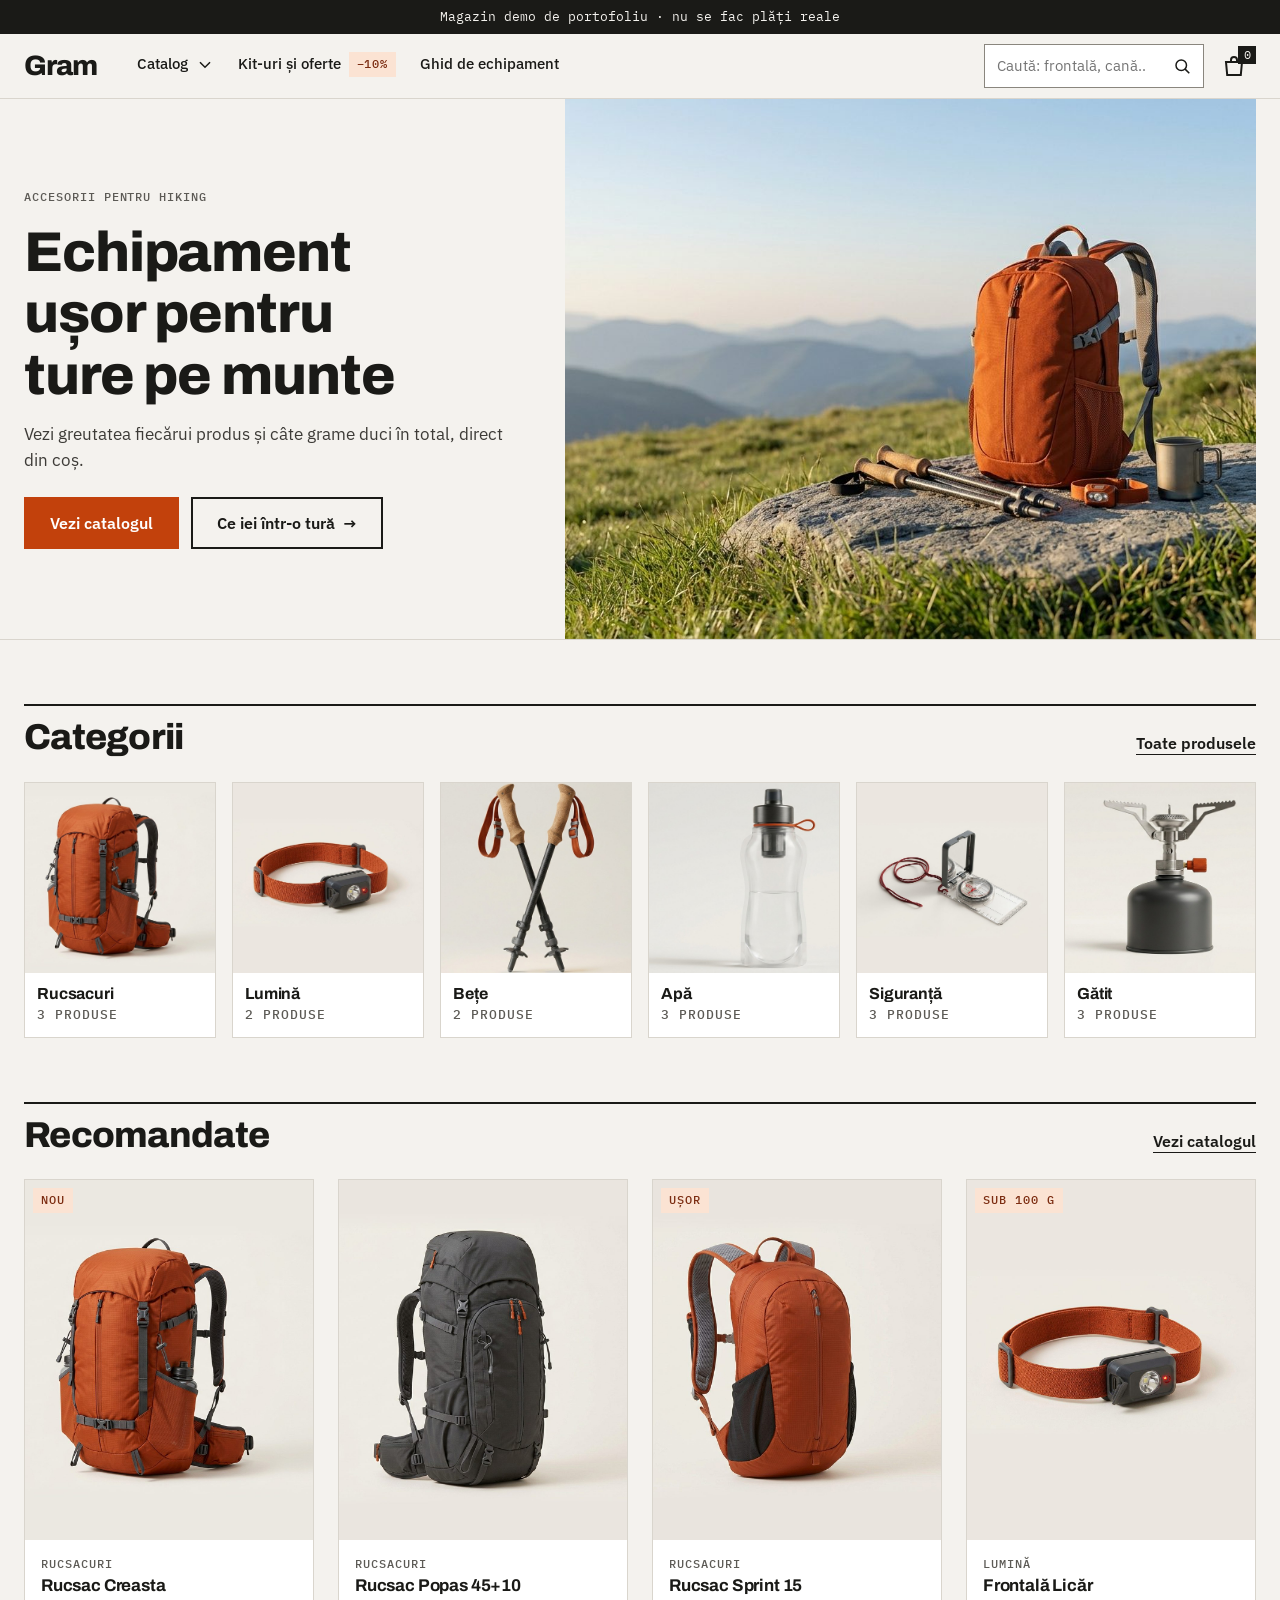
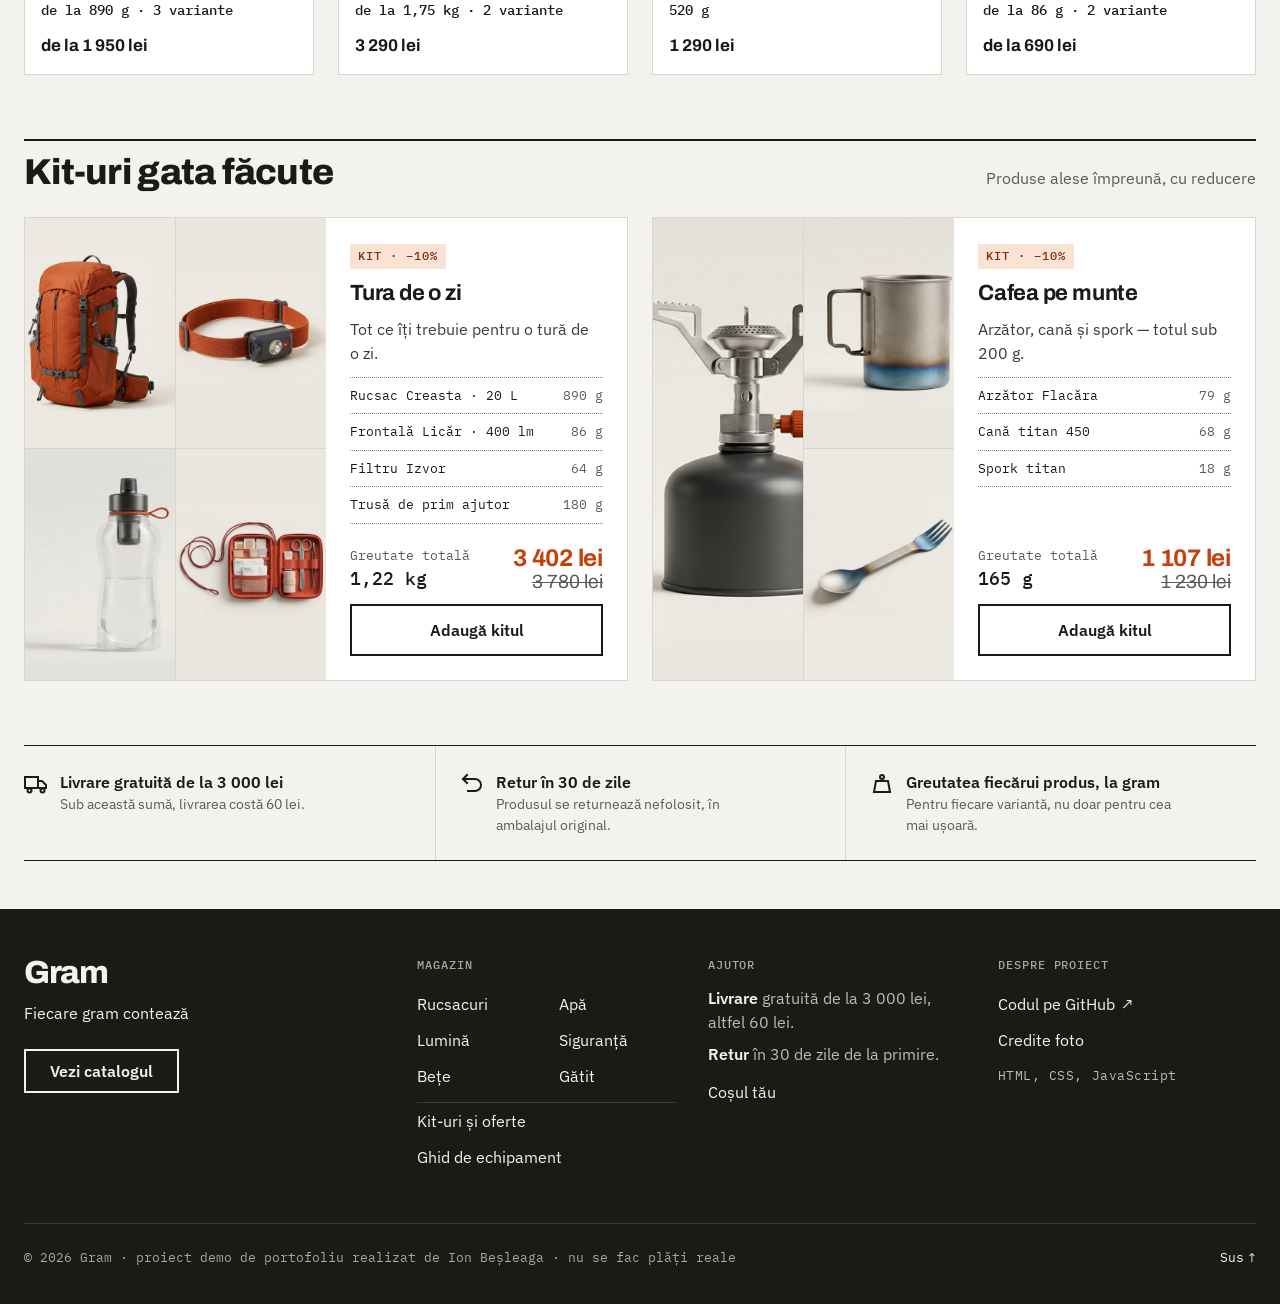
==== index.html @ 4b971d10 "Preț redus evidențiat și micro-animații Preț redus (kit-uri): clasă comună .price-pair / .price--sal" ====
<!DOCTYPE html>
<html lang="ro">
<head>
  <meta charset="UTF-8">
  <meta name="viewport" content="width=device-width, initial-scale=1">
  <title>Gram — accesorii ușoare pentru hiking (magazin demo)</title>
  <meta name="description" content="Gram: magazin demo de accesorii pentru hiking. Rucsacuri, frontale, bețe și echipament de gătit, cu greutatea fiecărui produs la gram.">
  <link rel="icon" href="data:image/svg+xml,%3Csvg xmlns='http://www.w3.org/2000/svg' viewBox='0 0 32 32'%3E%3Crect width='32' height='32' fill='%23C2410C'/%3E%3Ctext x='16' y='23' font-family='Arial' font-weight='800' font-size='20' fill='%23fff' text-anchor='middle'%3EG%3C/text%3E%3C/svg%3E">
  <!-- Previzualizarea când linkul e trimis pe LinkedIn, Telegram, Facebook etc. -->
  <meta property="og:type" content="website">
  <meta property="og:site_name" content="Gram">
  <meta property="og:locale" content="ro_RO">
  <meta property="og:title" content="Gram — accesorii ușoare pentru hiking (magazin demo)">
  <meta property="og:description" content="Gram: magazin demo de accesorii pentru hiking. Rucsacuri, frontale, bețe și echipament de gătit, cu greutatea fiecărui produs la gram.">
  <meta property="og:url" content="https://ionblg.github.io/gram-magazin-demo/">
  <meta property="og:image" content="https://ionblg.github.io/gram-magazin-demo/images/og-gram.jpg">
  <meta property="og:image:width" content="1200">
  <meta property="og:image:height" content="630">
  <meta property="og:image:alt" content="Echipament de hiking pe fundal deschis: rucsac, frontală, cană, bețe pliate, busolă și spork">
  <meta name="twitter:card" content="summary_large_image">
  <link rel="preconnect" href="https://fonts.googleapis.com">
  <link rel="preconnect" href="https://fonts.gstatic.com" crossorigin>
  <link rel="stylesheet" href="https://fonts.googleapis.com/css2?family=Archivo:wght@700;800&family=IBM+Plex+Mono:wght@400;500&family=IBM+Plex+Sans:wght@400;500;600&display=swap">
  <link rel="stylesheet" href="css/style.css?v=2026101501">
</head>
<body data-page="home">
  <a class="skip-link" href="#main">Sari la conținut</a>

  <!-- Header-ul și footer-ul sunt completate de main.js -->
  <header id="site-header"></header>

  <main id="main">

    <!-- 1. Hero -->
    <section class="hero" aria-labelledby="hero-title">
      <div class="container hero-inner">
        <div class="hero-text">
          <p class="eyebrow">Accesorii pentru hiking</p>
          <h1 id="hero-title">Echipament ușor pentru ture pe munte</h1>
          <p class="hero-lead">Vezi greutatea fiecărui produs și câte grame duci în total, direct din coș.</p>
          <div class="hero-actions">
            <a class="btn btn-primary" href="catalog.html">Vezi catalogul</a>
            <a class="btn btn-secondary" href="ghid.html">Ce iei într-o tură <span aria-hidden="true">→</span></a>
          </div>
        </div>
        <div class="hero-media">
          <!-- Prima poză vizibilă: fără loading="lazy" -->
          <img src="images/hero.jpg" alt="Rucsac portocaliu pe o piatră, lângă bețe de trekking, o frontală și o cană, pe o pajiște cu munți în spate" width="1408" height="768" fetchpriority="high">
        </div>
      </div>
    </section>

    <!-- 2. Categorii -->
    <section class="section" aria-labelledby="categories-title">
      <div class="container">
        <div class="section-head">
          <h2 id="categories-title">Categorii</h2>
          <a class="text-link" href="catalog.html">Toate produsele</a>
        </div>
        <div class="category-grid" id="category-grid"></div>
      </div>
    </section>

    <!-- 3. Recomandate (înaintea kit-urilor: pe telefon, produsele apar mai repede) -->
    <section class="section" aria-labelledby="featured-title">
      <div class="container">
        <div class="section-head">
          <h2 id="featured-title">Recomandate</h2>
          <a class="text-link" href="catalog.html">Vezi catalogul</a>
        </div>
        <div class="product-grid row-of-4" id="featured-grid"></div>
      </div>
    </section>

    <!-- 4. Kit-uri -->
    <section class="section" id="kituri" aria-labelledby="kits-title">
      <div class="container">
        <div class="section-head">
          <h2 id="kits-title">Kit-uri gata făcute</h2>
          <p class="text-muted">Produse alese împreună, cu reducere</p>
        </div>
        <div class="kit-grid" id="kit-grid"></div>
      </div>
    </section>

    <!-- 5. Bandă cu 3 informații (textele cu cifre le pune main.js din SHOP) -->
    <section class="container" aria-label="Livrare, retur și greutate">
      <ul class="info-band">
        <li class="info-item">
          <svg class="icon" viewBox="0 0 24 24" fill="none" stroke="currentColor" stroke-width="2" stroke-linecap="square" aria-hidden="true" focusable="false"><path d="M1 5h13v11H1zM14 9h4l4 4v3h-8z"/><circle cx="5.5" cy="18.5" r="2"/><circle cx="18.5" cy="18.5" r="2"/></svg>
          <div>
            <strong id="free-shipping-text">Livrare gratuită</strong>
            <p id="shipping-cost-text"></p>
          </div>
        </li>
        <li class="info-item">
          <svg class="icon" viewBox="0 0 24 24" fill="none" stroke="currentColor" stroke-width="2" stroke-linecap="square" aria-hidden="true" focusable="false"><path d="M3 7h12a6 6 0 0 1 0 12H8"/><path d="M7 3 3 7l4 4"/></svg>
          <div>
            <strong id="return-text">Retur</strong>
            <p>Produsul se returnează nefolosit, în ambalajul original.</p>
          </div>
        </li>
        <li class="info-item">
          <svg class="icon" viewBox="0 0 24 24" fill="none" stroke="currentColor" stroke-width="2" stroke-linecap="square" aria-hidden="true" focusable="false"><circle cx="12" cy="5" r="2"/><path d="M6 9h12l2 11H4z"/></svg>
          <div>
            <strong>Greutatea fiecărui produs, la gram</strong>
            <p>Pentru fiecare variantă, nu doar pentru cea mai ușoară.</p>
          </div>
        </li>
      </ul>
    </section>

  </main>

  <footer id="site-footer"></footer>

  <script src="js/products.js?v=2026101501"></script>
  <script src="js/cart.js?v=2026101501"></script>
  <script src="js/main.js?v=2026101501"></script>
</body>
</html>
---- css/style.css ----
/* =========================================================
   GRAM — style.css
   Un singur fișier CSS pentru tot site-ul.
   Mobile-first: regulile de bază sunt pentru telefon,
   iar blocurile @media (min-width: ...) adaugă reguli
   pentru ecrane mai mari.
   ========================================================= */


/* ---------- 1. Variabile (sistemul vizual aprobat) ---------- */

:root {
  /* Culori */
  --bg: #F4F2EE;          /* fundal pagină */
  --surface: #FFFFFF;     /* carduri, câmpuri */
  --ink: #1A1A17;         /* text principal, borduri tari */
  --ink-2: #3D3B37;       /* text descriere */
  --muted: #5C5A55;       /* text secundar, etichete */
  --line: #D9D5CD;        /* borduri fine */
  --line-strong: #8A867E; /* bordura câmpurilor */
  --placeholder: #E9E5DD; /* fundal sub poze */
  --accent: #C2410C;      /* DOAR butoane principale, link activ, bara de progres */
  --accent-dark: #9A3412; /* hover pe butonul principal */
  --accent-soft: #FBE3D3; /* etichete „Nou”, „Sub 100 g” */
  --accent-ink: #7C2D12;  /* textul pe --accent-soft */
  --ok: #166534;          /* „În stoc” */

  /* Fonturi */
  --font-display: "Archivo", "Arial Narrow", Arial, sans-serif;
  --font-body: "IBM Plex Sans", system-ui, -apple-system, "Segoe UI", sans-serif;
  --font-mono: "IBM Plex Mono", ui-monospace, Menlo, Consolas, monospace;

  /* Scara de spații: 4 / 8 / 12 / 16 / 24 / 32 / 48 / 64 */
  --space-1: 4px;
  --space-2: 8px;
  --space-3: 12px;
  --space-4: 16px;
  --space-5: 24px;
  --space-6: 32px;
  --space-7: 48px;
  --space-8: 64px;

  /* Lățimea conținutului și marginea laterală */
  --max-width: 1280px;
  --gutter: 16px;

  /* Mișcare: durate și curbă (folosite și din JS, prin cssMs()) */
  --dur-fast: 150ms;
  --dur: 220ms;
  --dur-slow: 300ms;
  --ease: cubic-bezier(0.2, 0.8, 0.2, 1); /* ease-out, pentru intrări; ieșirile folosesc ease-in */
}

@media (min-width: 768px) {
  :root {
    --gutter: 24px;
  }
}


/* ---------- 2. Reset și reguli de bază ---------- */

*,
*::before,
*::after {
  box-sizing: border-box;
  border-radius: 0; /* colțuri drepte peste tot */
}

html {
  -webkit-text-size-adjust: 100%;
}

body {
  margin: 0;
  font-family: var(--font-body);
  font-size: 16px;
  line-height: 1.5;
  color: var(--ink);
  background: var(--bg);
}

h1, h2, h3, h4, p, ul, ol, figure, dl, dd, fieldset {
  margin: 0;
}

img {
  display: block;
  max-width: 100%;
  height: auto;
}

a {
  color: inherit;
  /* Sublinierea puțin mai jos și mai subțire, ca să nu atingă
     virgulița de la „Ș” / „ț” (ex: „Șterge”) */
  text-underline-offset: 5px;
  text-decoration-thickness: 1px;
}

button,
input,
select,
textarea {
  font: inherit;
  color: inherit;
}

button {
  cursor: pointer;
}

/* Listele cu clasă (meniuri, grile) nu au buline */
ul[class],
ol[class] {
  list-style: none;
  padding: 0;
}

/* Elementele cu atributul hidden rămân ascunse,
   chiar dacă au display: flex/grid din altă regulă */
[hidden] {
  display: none !important;
}

/* Focus vizibil doar când navighezi cu tastatura */
:focus-visible {
  outline: 2px solid var(--ink);
  outline-offset: 2px;
}

/* Text ascuns vizual, dar citit de cititoarele de ecran */
.visually-hidden {
  position: absolute;
  width: 1px;
  height: 1px;
  overflow: hidden;
  clip: rect(0 0 0 0);
  white-space: nowrap;
}

/* Linkul „Sari la conținut” apare doar la focus */
.skip-link {
  position: absolute;
  top: var(--space-2);
  left: var(--space-2);
  z-index: 100;
  padding: var(--space-3) var(--space-4);
  background: var(--surface);
  border: 2px solid var(--ink);
  font-weight: 600;
  transform: translateY(-200%);
}

.skip-link:focus {
  transform: none;
}


/* ---------- 3. Așezare (container, secțiuni) ---------- */

.container {
  max-width: var(--max-width);
  margin-inline: auto;
  padding-inline: var(--gutter);
}

.section {
  padding-block: var(--space-7);
}

/* Capul de secțiune: linie groasă deasupra, titlu + link în dreapta */
.section-head {
  display: flex;
  flex-wrap: wrap;
  align-items: baseline;
  justify-content: space-between;
  gap: var(--space-2) var(--space-4);
  margin-bottom: var(--space-5);
  padding-top: var(--space-3);
  border-top: 2px solid var(--ink);
}

/* Două secțiuni una după alta: fără spațiu dublu între ele */
.section + .section {
  padding-top: 0;
}

@media (min-width: 768px) {
  .section {
    padding-block: var(--space-8);
  }

  .section + .section {
    padding-top: 0;
  }
}


/* ---------- 4. Tipografie ---------- */

h1, h2, h3, h4 {
  font-family: var(--font-display);
  line-height: 1.1;
}

/* Titlurile se împart în rânduri cât mai egale (fără un cuvânt singur
   pe ultimul rând). Pe lângă h1–h3: legendele din checkout și numele
   de produs scrise în <p> (sertar, sumarul comenzii). */
h1, h2, h3, h4,
legend,
.drawer-item-name,
.order-item-name,
.card-tech {
  text-wrap: balance;
}

/* Textul obișnuit: browserul evită un cuvânt singur pe ultimul rând.
   .choice = opțiunile din checkout (textul lor e în <span>, nu în <p>) */
p,
li,
.choice {
  text-wrap: pretty;
}

h1 {
  font-size: clamp(2rem, 1.5rem + 2.5vw, 3.5rem);
  font-weight: 800;
  letter-spacing: -0.02em;
}

h2 {
  font-size: clamp(1.5rem, 1.25rem + 1.25vw, 2.25rem);
  font-weight: 800;
  letter-spacing: -0.02em;
}

h3 {
  font-size: 1.125rem;
  font-weight: 700;
  letter-spacing: -0.01em;
}

/* Etichetă mică, UPPERCASE, în Mono (ex: „RUCSACURI”) */
.eyebrow {
  font-family: var(--font-mono);
  font-size: 12px; /* 12px doar pentru etichete decorative; vezi mai jos excepțiile */
  font-weight: 500;
  line-height: 1.4;
  letter-spacing: 0.08em;
  text-transform: uppercase;
  color: var(--muted);
}

.mono {
  font-family: var(--font-mono);
}

/* Etichete UPPERCASE care conțin informație utilă: minim 13px
   (categoria + tipul turei pe produs, reducerea kitului, numărul de produse) */
.product-head > .eyebrow,
.kit-body > .eyebrow,
.category-card .eyebrow {
  font-size: 13px;
}

.text-muted {
  color: var(--muted);
}

/* Link text simplu, subliniat */
.text-link {
  /* zona de click de 44px înălțime; marginea negativă păstrează așezarea */
  display: inline-block;
  padding-block: 10px;
  margin-block: -10px;
  font-weight: 600;
  text-underline-offset: 5px;
  transition: color var(--dur-fast);
}

.text-link:hover {
  color: var(--accent);
}


/* ---------- 5. Butoane ---------- */

.btn {
  display: inline-flex;
  align-items: center;
  justify-content: center;
  gap: var(--space-2);
  min-height: 52px;
  padding: 0 var(--space-5);
  border: 2px solid transparent;
  font-family: var(--font-body);
  font-size: 1rem;
  font-weight: 600;
  line-height: 1.2;
  text-align: center;
  text-decoration: none;
  transition: background-color var(--dur-fast), border-color var(--dur-fast), color var(--dur-fast);
}

/* Butonul principal: portocaliu, text alb */
.btn-primary {
  background: var(--accent);
  border-color: var(--accent);
  color: #FFFFFF;
}

.btn-primary:hover {
  background: var(--accent-dark);
  border-color: var(--accent-dark);
}

/* Butonul secundar: doar contur */
.btn-secondary {
  background: transparent;
  border-color: var(--ink);
  color: var(--ink);
}

.btn-secondary:hover {
  background: var(--ink);
  color: var(--bg);
}

/* Buton inactiv (ex: „Stoc epuizat”, „Adaugă kitul” până în Faza 4) */
.btn:disabled,
.btn[aria-disabled="true"] {
  background: var(--placeholder);
  border-color: var(--placeholder);
  color: var(--muted);
  cursor: not-allowed;
}

.btn-block {
  width: 100%;
}

/* Buton doar cu iconiță (căutare, coș): minim 44×44px */
.icon-btn {
  position: relative;
  display: inline-flex;
  align-items: center;
  justify-content: center;
  width: 44px;
  height: 44px;
  padding: 0;
  background: transparent;
  border: 0;
  color: var(--ink);
  text-decoration: none;
  transition: color var(--dur-fast);
}

.icon-btn:hover {
  color: var(--accent);
}

.icon {
  width: 24px;
  height: 24px;
  flex-shrink: 0;
}

.icon-sm {
  width: 18px;
  height: 18px;
}


/* ---------- 6. Etichete (badge) ---------- */

.badge {
  display: inline-block;
  padding: 4px 8px;
  background: var(--accent-soft);
  color: var(--accent-ink);
  font-family: var(--font-mono);
  font-size: 12px;
  font-weight: 500;
  line-height: 1.4;
  letter-spacing: 0.08em;
  text-transform: uppercase;
}

.badge-dark {
  background: var(--ink);
  color: var(--bg);
}


/* ---------- 7. Header ---------- */

/* Banda neagră de sus */
.demo-bar {
  padding: var(--space-2) var(--gutter);
  background: var(--ink);
  color: var(--bg);
  font-family: var(--font-mono);
  font-size: 13px;
  line-height: 1.4;
  text-align: center;
}

.site-header-inner {
  border-bottom: 1px solid var(--line);
  background: var(--bg);
}

.header-main {
  display: flex;
  flex-wrap: wrap;
  align-items: center;
  min-height: 64px;
}

.logo {
  display: inline-flex;
  align-items: center;
  min-height: 44px;
  font-family: var(--font-display);
  font-size: 1.75rem;
  font-weight: 800;
  letter-spacing: -0.04em;
  text-decoration: none;
}

.header-actions {
  display: flex;
  align-items: center;
  gap: var(--space-1);
  margin-left: auto;
}

/* Numărul de produse din coș, peste iconiță */
.cart-count {
  position: absolute;
  top: 2px;
  right: 0;
  min-width: 18px;
  height: 18px;
  padding: 0 4px;
  background: var(--ink);
  color: var(--bg);
  font-family: var(--font-mono);
  font-size: 12px;
  line-height: 18px;
  text-align: center;
}

/* Butonul „Meniu” (sub 1024px) și „Închide” din meniul de telefon */
.menu-toggle {
  display: inline-flex;
  align-items: center;
  gap: var(--space-2);
  min-height: 44px;
  margin-left: var(--space-2);
  padding: 0 var(--space-3);
  background: transparent;
  border: 2px solid var(--ink);
  font-weight: 600;
}

/* Telefon / tabletă: „☰ Meniu” mai compact, ca logo + lupă + coș + meniu să încapă la 375px */
.header-actions .menu-toggle {
  gap: 6px;
  padding: 0 10px;
  font-size: 14px;
}

/* Rândul de căutare deschis de lupă (sub 1024px) */
.search-bar {
  padding-block: var(--space-3);
  border-top: 1px solid var(--line);
}

.search-bar-inner {
  display: flex;
  align-items: center;
  gap: var(--space-2);
}

.search-bar-inner .input {
  flex: 1;
  min-width: 0;
  min-height: 48px;
}

.search-bar-inner .btn {
  min-height: 48px;
  padding: 0 var(--space-4);
}

@media (min-width: 1024px) {
  .search-toggle,
  .search-bar {
    display: none !important; /* pe desktop căutarea e mereu în header */
  }
}

/* Meniul de desktop și căutarea vizibilă: ascunse sub 1024px */
.desktop-nav,
.header-search {
  display: none;
}

/* Header simplificat (checkout) */
.header-simple .header-main {
  justify-content: space-between;
}

/* Header-ul e reperul pentru panoul „Catalog” (care se deschide sub el) */
.site-header-inner {
  position: relative;
}

@media (min-width: 1024px) {
  .header-actions .menu-toggle {
    display: none;
  }

  .desktop-nav {
    display: block;
    margin-left: var(--space-6);
  }

  .desktop-nav-list {
    display: flex;
    align-items: center;
    gap: var(--space-2);
  }

  /* „Catalog ▾”, „Kit-uri și oferte”, „Ghid de echipament” */
  .nav-item {
    display: inline-flex;
    align-items: center;
    gap: var(--space-2);
    min-height: 44px;
    padding: 0 var(--space-2);
    background: transparent;
    border: 0;
    border-bottom: 3px solid transparent;
    color: var(--ink);
    font-size: 15px;
    font-weight: 500;
    text-decoration: none;
    transition: color var(--dur-fast), border-color var(--dur-fast);
  }

  .nav-item:hover {
    border-bottom-color: var(--ink);
  }

  /* Pagina curentă: portocaliu + linie de 3px */
  .nav-item[aria-current="page"],
  .nav-item.is-current {
    color: var(--accent);
    border-bottom-color: var(--accent);
  }

  .nav-item .badge {
    font-size: 12px;
  }

  /* Săgeata ▾ se rotește când panoul e deschis */
  .chevron {
    transition: transform 150ms;
  }

  .catalog-toggle[aria-expanded="true"] .chevron {
    transform: rotate(180deg);
  }

  /* Căutarea vizibilă (~220px), cu lupa în dreapta câmpului */
  .header-search {
    display: block;
    position: relative;
    width: 220px;
    margin-left: auto;
  }

  .header-search .input {
    min-height: 44px;
    padding-right: 44px;
    font-size: 15px;
  }

  .header-search-submit {
    position: absolute;
    top: 0;
    right: 0;
    display: inline-flex;
    align-items: center;
    justify-content: center;
    width: 44px;
    height: 44px;
    padding: 0;
    background: transparent;
    border: 0;
    color: var(--ink);
  }

  .header-search + .header-actions {
    margin-left: var(--space-2);
  }
}


/* ----- Panoul „Catalog” (desktop) ----- */

.catalog-panel {
  position: absolute;
  top: 100%;
  right: 0;
  left: 0;
  z-index: 40;
  background: var(--surface);
  border-top: 1px solid var(--line);
  border-bottom: 1px solid var(--line);
}

.catalog-panel-inner {
  display: grid;
  grid-template-columns: 3fr 1fr;
}

.catalog-panel-main {
  padding: var(--space-5) var(--space-6) var(--space-5) 0;
}

.panel-cats {
  display: grid;
  grid-template-columns: repeat(3, minmax(0, 1fr));
  gap: var(--space-2) var(--space-5);
  margin-top: var(--space-3);
}

.panel-cat {
  display: flex;
  align-items: center;
  gap: var(--space-3);
  padding: var(--space-2);
  margin-left: calc(var(--space-2) * -1);
  text-decoration: none;
  transition: background-color var(--dur-fast);
}

.panel-cat:hover {
  background: var(--bg);
}

.panel-cat img {
  width: 48px;
  height: 60px;
  flex-shrink: 0;
  object-fit: cover;
  background: var(--placeholder);
}

.panel-cat-name {
  display: block;
  font-weight: 600;
}

.panel-cat-meta {
  display: block;
  font-family: var(--font-mono);
  font-size: 13px;
  color: var(--muted);
}

.panel-all {
  display: inline-flex;
  align-items: center;
  gap: var(--space-2);
  min-height: 44px;
  margin-top: var(--space-4);
  padding-top: var(--space-3);
  border-top: 1px solid var(--line);
  width: 100%;
  font-weight: 600;
  text-decoration: none;
}

.panel-all:hover {
  color: var(--accent);
}

/* Dreapta: „Scurtături”, pe fundalul paginii */
.catalog-panel-side {
  padding: var(--space-5);
  background: var(--bg);
}

.panel-shortcuts {
  margin-top: var(--space-3);
}

.panel-shortcuts a {
  display: flex;
  align-items: center;
  min-height: 44px;
  font-weight: 500;
  text-decoration: none;
  border-bottom: 1px solid var(--line);
}

.panel-shortcuts a:hover {
  color: var(--accent);
}

.panel-count {
  margin-left: var(--space-1);
  font-family: var(--font-mono);
  font-size: 13px;
  color: var(--muted);
}


/* ----- Meniul de telefon / tabletă (<dialog> pe tot ecranul) ----- */

.mobile-menu {
  width: 100%;
  max-width: 100%;
  height: 100%;
  max-height: 100%;
  margin: 0;
  padding: 0 0 var(--space-7);
  background: var(--bg);
  border: 0;
  color: var(--ink);
  overflow-y: auto;
}

.mobile-menu-head {
  display: flex;
  align-items: center;
  justify-content: space-between;
  min-height: 64px;
  border-bottom: 1px solid var(--line);
}

.mobile-menu-body {
  padding-top: var(--space-5);
}

.mobile-search {
  display: flex;
  gap: var(--space-2);
}

.mobile-search .input {
  min-height: 52px;
}

.mobile-menu-title {
  margin-top: var(--space-6);
  margin-bottom: var(--space-1);
}

.mobile-cats a {
  display: flex;
  align-items: center;
  justify-content: space-between;
  gap: var(--space-3);
  min-height: 48px;
  border-bottom: 1px solid var(--line);
  font-weight: 500;
  text-decoration: none;
}

.mobile-cat-count {
  font-family: var(--font-mono);
  font-size: 13px;
  color: var(--muted);
}

.mobile-menu a[aria-current="page"] {
  color: var(--accent);
}

.mobile-all {
  display: flex;
  align-items: center;
  gap: var(--space-2);
  min-height: 48px;
  border-bottom: 2px solid var(--ink);
  font-weight: 600;
  text-decoration: none;
}

.mobile-main-links {
  padding-block: var(--space-3);
  border-bottom: 1px solid var(--line);
}

.mobile-main-links a {
  display: flex;
  align-items: center;
  gap: var(--space-2);
  min-height: 48px;
  font-size: 17px;
  font-weight: 600;
  text-decoration: none;
}

.mobile-meta-links {
  display: flex;
  flex-wrap: wrap;
  gap: 0 var(--space-5);
  padding-top: var(--space-2);
  font-size: 14px;
}

.mobile-meta-links a {
  display: inline-flex;
  align-items: center;
  gap: 4px;
  min-height: 44px;
  color: var(--ink-2);
}


/* ---------- 8. Footer ---------- */

.site-footer-inner {
  margin-top: var(--space-7);
  padding-block: var(--space-7) var(--space-5);
  background: var(--ink);
  color: var(--bg);
}

.site-footer-inner :focus-visible {
  outline-color: var(--bg);
}

/* Cele 4 coloane: una sub alta pe telefon, 2×2 pe tabletă, 4 pe desktop */
.footer-grid {
  display: grid;
  gap: 40px;
}

.footer-brand {
  display: flex;
  flex-direction: column;
  align-items: flex-start;
  gap: var(--space-3);
}

.footer-logo {
  font-family: var(--font-display);
  font-size: 2rem;
  font-weight: 800;
  letter-spacing: -0.04em;
  line-height: 1;
}

.footer-slogan {
  color: var(--bg);
}

/* Butonul „Vezi catalogul”: contur alb, pe fundal închis */
.btn-outline-light {
  min-height: 44px;
  margin-top: var(--space-3); /* + gap 12px = ~24px sub slogan */
  padding: 0 var(--space-5);
  background: transparent;
  border-color: var(--bg);
  color: var(--bg);
}

.btn-outline-light:hover {
  background: var(--bg);
  color: var(--ink);
}

.footer-title {
  margin-bottom: var(--space-3);
  color: rgba(244, 242, 238, 0.65);
}

.footer-list a {
  display: inline-flex;
  align-items: center;
  gap: 6px; /* spațiul dinaintea săgeții „↗” */
  min-height: 36px;
  text-decoration: none;
}

.footer-list a:hover {
  text-decoration: underline;
  text-underline-offset: 5px;
}

/* Lista „Magazin” pe 2 coloane, ca să nu fie lungă */
.footer-list-columns {
  columns: 2;
  column-gap: var(--space-5);
}

.footer-list-columns li {
  break-inside: avoid;
}

.footer-list-extra {
  margin-top: var(--space-2);
  padding-top: var(--space-2);
  border-top: 1px solid rgba(244, 242, 238, 0.15);
}

.footer-text {
  color: rgba(244, 242, 238, 0.75);
}

.footer-text strong {
  color: var(--bg);
  font-weight: 600;
}

.footer-text + .footer-text {
  margin-top: var(--space-2);
}

.footer-text + .footer-list,
.footer-list + .footer-text {
  margin-top: var(--space-2);
}

.footer-tech {
  font-family: var(--font-mono);
  font-size: 13px;
  letter-spacing: 0.04em;
}

/* Rândul de jos */
.footer-bottom {
  display: flex;
  flex-wrap: wrap;
  align-items: center;
  justify-content: space-between;
  gap: var(--space-2) var(--space-5);
  margin-top: var(--space-7);
  padding-top: var(--space-3);
  border-top: 1px solid rgba(244, 242, 238, 0.15);
  color: rgba(244, 242, 238, 0.65);
  font-family: var(--font-mono);
  font-size: 13px;
}

.back-to-top {
  display: inline-flex;
  align-items: center;
  gap: var(--space-1);
  min-height: 44px;
  color: var(--bg);
  text-decoration: none;
}

.back-to-top:hover {
  text-decoration: underline;
}

@media (min-width: 768px) {
  .footer-grid {
    grid-template-columns: repeat(2, minmax(0, 1fr));
    gap: 40px var(--space-6);
  }
}

@media (min-width: 1024px) {
  .footer-grid {
    grid-template-columns: 1.4fr 1fr 1fr 1fr;
    gap: var(--space-6);
  }
}


/* ---------- 9. Cardul de produs ---------- */

.product-grid {
  display: grid;
  grid-template-columns: repeat(2, minmax(0, 1fr));
  gap: var(--space-3);
}

.product-card {
  display: flex;
  flex-direction: column;
  height: 100%;
  background: var(--surface);
  border: 1px solid var(--line);
  color: inherit;
  text-decoration: none;
  transition: transform var(--dur-fast), border-color var(--dur-fast);
}


/* Cutia pozei: păstrează formatul 4:5 chiar înainte să se încarce poza */
.card-media {
  position: relative;
  overflow: hidden; /* poza crește la hover doar în interiorul cardului */
  background: var(--placeholder);
}

.card-media img,
.product-img {
  width: 100%;
  aspect-ratio: 4 / 5;
  object-fit: cover;
  background: var(--placeholder);
}

.card-media .badge {
  position: absolute;
  top: var(--space-2);
  left: var(--space-2);
}

/* Produs care nu e în stoc: poza estompată */
.is-sold-out .card-media img {
  opacity: 0.5;
}

.card-body {
  display: flex;
  flex: 1;
  flex-direction: column;
  gap: var(--space-1);
  padding: var(--space-3);
}

.card-title {
  font-size: 1rem;
}

.card-tech {
  font-family: var(--font-mono);
  font-size: 14px;
  font-weight: 500;
  color: var(--ink);
}

.card-price {
  margin-top: auto;
  padding-top: var(--space-2);
  font-family: var(--font-display);
  font-size: 1.0625rem;
  font-weight: 700;
}

@media (min-width: 768px) {
  .product-grid {
    grid-template-columns: repeat(3, minmax(0, 1fr));
    gap: var(--space-4);
  }

  .card-body {
    padding: var(--space-4);
  }

  .card-title {
    font-size: 1.0625rem;
  }

}

/* Un singur rând de 4 produse („Recomandate”, „Poate te interesează”):
   de la 768px stau toate 4 pe un rând, ca să nu rămână unul singur dedesubt */
@media (min-width: 768px) {
  .product-grid.row-of-4 {
    grid-template-columns: repeat(4, minmax(0, 1fr));
  }
}

@media (min-width: 1100px) {
  .product-grid {
    grid-template-columns: repeat(4, minmax(0, 1fr));
    gap: var(--space-5);
  }
}


/* ---------- 10. Acasă: hero ---------- */

.hero {
  border-bottom: 1px solid var(--line);
}

.hero-inner {
  display: grid;
}

.hero-media {
  background: var(--placeholder);
}

.hero-media img {
  width: 100%;
  height: 100%;
  aspect-ratio: 16 / 9;
  object-fit: cover;
  object-position: 70% center; /* păstrează rucsacurile în cadru */
}

.hero-text {
  display: flex;
  flex-direction: column;
  justify-content: center;
  gap: var(--space-4);
  padding-block: var(--space-6) var(--space-7);
}

.hero-lead {
  max-width: 34em;
  color: var(--ink-2);
  font-size: 1.0625rem;
}

.hero-actions {
  display: flex;
  flex-wrap: wrap;
  gap: var(--space-3);
  margin-top: var(--space-2);
}

@media (min-width: 900px) {
  /* Pe desktop: textul în stânga, poza în dreapta, maxim ~60vh */
  .hero-inner {
    grid-template-columns: 5fr 7fr;
    gap: var(--space-7);
    height: min(60vh, 600px);
    min-height: 440px;
  }

  .hero-text {
    padding-block: var(--space-7);
  }

  .hero-media img {
    aspect-ratio: auto;
  }
}


/* ---------- 11. Acasă: categorii ---------- */

.category-grid {
  display: grid;
  grid-template-columns: repeat(2, minmax(0, 1fr));
  gap: var(--space-3);
}

.category-card {
  display: block;
  background: var(--surface);
  border: 1px solid var(--line);
  text-decoration: none;
  transition: transform var(--dur-fast), border-color var(--dur-fast);
}

.category-card:hover {
  transform: translateY(-2px);
  border-color: var(--ink);
}

.category-card img {
  width: 100%;
  aspect-ratio: 1 / 1;
  object-fit: cover;
  background: var(--placeholder);
}

.category-card-body {
  display: flex;
  flex-direction: column;
  gap: var(--space-1);
  padding: var(--space-3);
}

.category-card h3 {
  font-size: 1rem;
}

@media (min-width: 768px) {
  .category-grid {
    grid-template-columns: repeat(3, minmax(0, 1fr));
    gap: var(--space-4);
  }
}

@media (min-width: 1100px) {
  .category-grid {
    grid-template-columns: repeat(6, minmax(0, 1fr));
  }
}


/* ---------- 12. Cardul de kit ---------- */

.kit-grid {
  display: grid;
  gap: var(--space-4);
}

.kit-card {
  display: grid;
  background: var(--surface);
  border: 1px solid var(--line);
}

/* Mozaic cu pozele produselor din kit: pătrat, 2 coloane × 2 rânduri */
.kit-mosaic {
  display: grid;
  grid-template-columns: repeat(2, minmax(0, 1fr));
  grid-template-rows: repeat(2, minmax(0, 1fr));
  gap: 1px;
  align-self: start;
  aspect-ratio: 1 / 1;
  background: var(--line);
}

.kit-mosaic img {
  width: 100%;
  height: 100%;
  min-height: 0;
  object-fit: cover;
  background: var(--placeholder);
}

/* Kit cu 3 produse: prima poză ocupă ambele rânduri în stânga,
   celelalte două stau una sub alta în dreapta */
.kit-mosaic-3 img:first-child {
  grid-row: 1 / span 2;
}

.kit-body {
  display: flex;
  flex-direction: column;
  gap: var(--space-3);
  padding: var(--space-4);
}

.kit-body h3 {
  font-size: 1.375rem;
}

.kit-short {
  color: var(--ink-2);
}

/* Lista produselor din kit, ca o fișă tehnică */
.kit-items {
  font-family: var(--font-mono);
  font-size: 13px;
}

.kit-items li {
  display: flex;
  justify-content: space-between;
  gap: var(--space-3);
  padding-block: var(--space-2);
  border-bottom: 1px dotted var(--line-strong);
}

.kit-items li:first-child {
  border-top: 1px dotted var(--line-strong);
}

.kit-items .kit-item-weight {
  color: var(--muted);
  white-space: nowrap;
}

.kit-totals {
  display: flex;
  flex-wrap: wrap;
  align-items: flex-end;
  justify-content: space-between;
  gap: var(--space-3);
  margin-top: auto;
  padding-top: var(--space-2);
}

.kit-weight {
  font-family: var(--font-mono);
  font-size: 13px;
  color: var(--muted);
}

.kit-weight strong {
  display: block;
  color: var(--ink);
  font-size: 1.125rem;
  font-weight: 500;
}

.kit-price {
  font-size: 1.5rem;
  line-height: 1.1;
  text-align: right;
}

/* ----- Prețul redus (kit-uri): folosit peste tot unde apare o reducere -----
   <span class="price-pair">
     <span class="price--sale">… preț nou</span>
     <s class="price-old">… preț vechi</s>
   </span>
   Mărimea o dă containerul; prețul vechi e ~0,8 din prețul nou. */
.price-pair {
  display: inline-flex;
  flex-wrap: wrap;
  align-items: baseline;
  justify-content: flex-end;
  gap: 0 6px;
}

.price--sale {
  color: var(--accent);
  font-family: var(--font-display);
  font-weight: 700;
  letter-spacing: -0.01em;
  white-space: nowrap;
}

.price-old {
  color: var(--muted);
  font-family: var(--font-display);
  font-size: 0.8em;
  font-weight: 400;
  text-decoration-thickness: 1px;
  white-space: nowrap;
}

/* În coloane înguste (cardul de kit, coș, sumarul comenzii): prețul vechi chiar sub cel nou */
.kit-price .price-pair,
.cart-row-total .price-pair,
.order-item-price .price-pair,
.drawer-item-price .price-pair {
  flex-direction: column;
  align-items: flex-end;
}

.drawer-item-price .price-pair {
  align-items: flex-start;
}

.kit-note {
  font-size: 13px;
  color: var(--muted);
}

@media (min-width: 768px) {
  .kit-grid {
    grid-template-columns: repeat(2, minmax(0, 1fr));
    gap: var(--space-5);
  }

  .kit-body {
    padding: var(--space-5);
  }
}

@media (min-width: 1100px) {
  /* Pe ecran mare: mozaicul în stânga, textul în dreapta */
  .kit-card {
    grid-template-columns: repeat(2, minmax(0, 1fr));
  }

  /* Mozaicul se întinde cât tot cardul (fără spațiu alb sub poze) */
  .kit-mosaic {
    align-self: stretch;
    height: auto;
    min-height: 100%;
    aspect-ratio: auto;
  }
}


/* ---------- 13. Acasă: banda cu informații ---------- */

.info-band {
  display: grid;
  border-block: 1px solid var(--ink);
}

.info-item {
  display: flex;
  align-items: flex-start;
  gap: var(--space-3);
  padding: var(--space-4) 0;
}

.info-item + .info-item {
  border-top: 1px solid var(--line);
}

.info-item .icon {
  margin-top: 2px;
}

.info-item strong {
  display: block;
  font-weight: 600;
}

.info-item p {
  font-size: 14px;
  color: var(--muted);
}

@media (min-width: 768px) {
  .info-band {
    grid-template-columns: repeat(3, 1fr);
  }

  .info-item {
    padding: var(--space-5) var(--space-5) var(--space-5) 0;
  }

  .info-item + .info-item {
    padding-left: var(--space-5);
    border-top: 0;
    border-left: 1px solid var(--line);
  }
}


/* ---------- 14. Câmpuri de formular (catalog, checkout) ---------- */

.field {
  display: flex;
  flex-direction: column;
  gap: var(--space-1);
}

.field-label {
  font-size: 14px;
  font-weight: 600;
}

.input,
.select {
  width: 100%;
  min-height: 48px;
  padding: 0 var(--space-3);
  background-color: var(--surface);
  border: 1px solid var(--line-strong);
  font-size: 16px; /* 16px: pe iPhone nu mai face zoom la focus */
  transition: border-color var(--dur-fast);
}

.input:hover,
.select:hover {
  border-color: var(--ink);
}

/* Săgeata de la <select>, desenată ca SVG */
.select {
  appearance: none;
  padding-right: 40px;
  background-image: url("data:image/svg+xml,%3Csvg xmlns='http://www.w3.org/2000/svg' viewBox='0 0 24 24' fill='none' stroke='%231A1A17' stroke-width='2'%3E%3Cpath d='M6 9l6 6 6-6'/%3E%3C/svg%3E");
  background-repeat: no-repeat;
  background-position: right 12px center;
  background-size: 18px;
}

/* Bifă cu text: toată zona e clicabilă, minim 44px înălțime */
.check {
  display: flex;
  align-items: center;
  gap: var(--space-3);
  min-height: 44px;
  font-weight: 500;
  cursor: pointer;
}

.check input {
  width: 20px;
  height: 20px;
  margin: 0;
  accent-color: var(--ink);
  cursor: pointer;
}


/* ---------- 15. Capul de pagină + breadcrumb ---------- */

.page-head {
  padding-block: var(--space-5);
}

.breadcrumb ol {
  list-style: none;
  padding: 0;
  display: flex;
  flex-wrap: wrap;
  gap: var(--space-1) var(--space-2);
  font-size: 14px;
  color: var(--muted);
}

.breadcrumb li + li::before {
  content: "/";
  margin-right: var(--space-2);
  color: var(--line-strong);
}

.breadcrumb a {
  display: inline-block;
  padding-block: var(--space-2);
  color: var(--muted);
  text-underline-offset: 5px;
  transition: color var(--dur-fast);
}

.breadcrumb a:hover {
  color: var(--ink);
}

.breadcrumb [aria-current="page"] {
  display: inline-block;
  padding-block: var(--space-2);
  color: var(--ink);
}

.page-title-row {
  display: flex;
  flex-wrap: wrap;
  align-items: baseline;
  gap: var(--space-2) var(--space-4);
  margin-top: var(--space-2);
}

.page-count {
  font-family: var(--font-mono);
  font-size: 14px;
  color: var(--muted);
}


/* ---------- 16. Catalog: bara de filtre ---------- */

.catalog-toolbar {
  margin-bottom: var(--space-4);
}

.filters-toggle {
  width: 100%;
}

/* Pe mobil: panou ascuns până apeși „Filtre” */
.filters {
  display: none;
  flex-direction: column;
  gap: var(--space-4);
  margin-bottom: var(--space-5);
  padding: var(--space-4);
  background: var(--surface);
  border: 1px solid var(--line);
}

.filters.is-open {
  display: flex;
}

/* Mesajul „Niciun produs” (folosit în Faza 4) */
.empty-state {
  padding: var(--space-7) var(--space-4);
  border: 2px dotted var(--line-strong);
  color: var(--muted);
  text-align: center;
}

@media (min-width: 768px) {
  .catalog-toolbar {
    display: none;
  }

  /* De la 768px: filtrele stau pe un rând, mereu vizibile */
  .filters {
    display: flex;
    flex-direction: row;
    flex-wrap: wrap;
    align-items: flex-end;
    gap: var(--space-4) var(--space-5);
    padding: var(--space-4) 0;
    background: transparent;
    border: 0;
    border-block: 1px solid var(--line);
  }

  .filters .field {
    width: 190px;
  }

  .filters .field-sort {
    margin-left: auto;
  }
}


/* ---------- 17. Pagina de produs ---------- */

.product-layout {
  display: grid;
  gap: var(--space-5);
}

/* Galeria */
.gallery-main {
  background: var(--placeholder);
  border: 1px solid var(--line);
}

.thumbs {
  display: flex;
  flex-wrap: wrap;
  gap: var(--space-2);
  margin-top: var(--space-2);
}

.thumb {
  width: 72px;
  padding: 0;
  background: var(--placeholder);
  border: 1px solid var(--line);
  transition: border-color var(--dur-fast);
}

.thumb:hover {
  border-color: var(--ink);
}

.thumb[aria-pressed="true"] {
  border-color: var(--ink);
  outline: 1px solid var(--ink); /* a doua linie = bordură de 2px, fără să miște poza */
}

.thumb img {
  width: 100%;
  aspect-ratio: 4 / 5;
  object-fit: cover;
}

/* Detaliile: sus (categorie, titlu, descriere, preț) și restul (variante, buton...) */
.product-head,
.product-info {
  display: flex;
  flex-direction: column;
  gap: var(--space-4);
}

.product-title {
  margin-top: calc(var(--space-2) * -1);
  font-size: clamp(1.75rem, 1.4rem + 1.5vw, 2.5rem);
}

.product-description {
  color: var(--ink-2);
}

/* Caseta preț + greutate */
.price-box {
  display: grid;
  grid-template-columns: 1fr 1fr;
  background: var(--surface);
  border: 1px solid var(--ink);
}

.price-box > div {
  display: flex;
  flex-direction: column;
  gap: var(--space-1);
  padding: var(--space-3) var(--space-4);
}

.price-box > div + div {
  border-left: 1px solid var(--line);
}

.price-box-price {
  font-family: var(--font-display);
  font-size: 1.75rem;
  font-weight: 800;
  letter-spacing: -0.02em;
  line-height: 1.1;
}

.price-box-weight {
  font-family: var(--font-mono);
  font-size: 1.375rem;
  font-weight: 500;
  line-height: 1.2;
}

/* „În stoc” / „Stoc epuizat” */
.stock {
  display: flex;
  align-items: center;
  gap: var(--space-2);
  font-size: 14px;
  font-weight: 600;
}

.stock-dot {
  width: 8px;
  height: 8px;
  background: currentColor;
}

.in-stock {
  color: var(--ok);
}

.out-of-stock {
  color: var(--muted);
}

/* Selectoarele de variantă și culoare */
.option-group {
  display: flex;
  flex-direction: column;
  gap: var(--space-2);
}

.option-label {
  font-size: 14px;
  color: var(--muted);
}

.option-label strong {
  color: var(--ink);
  font-weight: 600;
}

.option-list {
  display: flex;
  flex-wrap: wrap;
  gap: var(--space-2);
}

.option-btn {
  min-width: 64px;
  min-height: 44px;
  padding: 0 var(--space-4);
  background: var(--surface);
  border: 1px solid var(--line-strong);
  font-family: var(--font-mono);
  font-size: 14px;
  transition: border-color var(--dur-fast), background-color var(--dur-fast), color var(--dur-fast);
}

.option-btn:hover {
  border-color: var(--ink);
}

.option-btn[aria-pressed="true"] {
  background: var(--ink);
  border-color: var(--ink);
  color: var(--bg);
}

.swatch {
  width: 44px;
  height: 44px;
  padding: 5px;
  background: var(--surface);
  border: 1px solid var(--line-strong);
  transition: border-color var(--dur-fast);
}

.swatch span {
  display: block;
  width: 100%;
  height: 100%;
}

.swatch:hover {
  border-color: var(--ink);
}

.swatch[aria-pressed="true"] {
  border-color: var(--ink);
  outline: 1px solid var(--ink);
  outline-offset: -2px;
}

/* Cantitatea + butonul „Adaugă în coș”.
   Pe telefon: unul sub altul; de la 480px: pe același rând */
.buy-row {
  display: grid;
  gap: var(--space-3);
  align-items: end;
}

.buy-row .field {
  justify-self: start;
}

@media (min-width: 480px) {
  .buy-row {
    grid-template-columns: auto 1fr;
  }
}

.qty {
  display: flex;
  height: 52px;
  background: var(--surface);
  border: 1px solid var(--line-strong);
}

.qty-btn {
  width: 44px;
  padding: 0;
  background: transparent;
  border: 0;
  font-size: 1.25rem;
  line-height: 1;
}

.qty-btn:disabled {
  color: var(--line-strong);
  cursor: not-allowed;
}

.qty-input {
  width: 44px;
  padding: 0;
  border: 0;
  background: transparent;
  font-family: var(--font-mono);
  font-size: 16px;
  text-align: center;
  -moz-appearance: textfield;
  appearance: textfield;
}

/* Ascundem săgețile implicite ale câmpului numeric */
.qty-input::-webkit-outer-spin-button,
.qty-input::-webkit-inner-spin-button {
  margin: 0;
  -webkit-appearance: none;
}

/* Caseta cu livrare, retur și kit */
.info-box {
  background: var(--surface);
  border: 1px solid var(--line);
}

.info-box li {
  display: flex;
  align-items: flex-start;
  gap: var(--space-3);
  padding: var(--space-3) var(--space-4);
}

.info-box li + li {
  border-top: 1px solid var(--line);
}

.info-box strong {
  display: block;
  font-size: 14px;
  font-weight: 600;
}

.info-box p {
  font-size: 14px;
  color: var(--muted);
}

.info-box a {
  color: var(--ink);
  font-weight: 600;
  text-underline-offset: 5px;
}

/* Fișa tehnică + recenzii */
.product-details {
  display: grid;
  gap: var(--space-7);
}

.spec-table {
  width: 100%;
  border-collapse: collapse;
  font-family: var(--font-mono);
  font-size: 14px;
}

.spec-table tr {
  border-bottom: 1px dotted var(--line-strong);
}

.spec-table tr:first-child {
  border-top: 1px dotted var(--line-strong);
}

.spec-table th {
  width: 40%;
  padding: var(--space-3) var(--space-4) var(--space-3) 0;
  color: var(--muted);
  font-weight: 400;
  text-align: left;
  vertical-align: top;
}

.spec-table td {
  padding: var(--space-3) 0;
}

/* Produs inexistent */
.not-found {
  display: flex;
  flex-direction: column;
  align-items: flex-start;
  gap: var(--space-4);
  max-width: 40em;
  padding-block: var(--space-8);
}

@media (min-width: 900px) {
  .product-layout {
    grid-template-columns: minmax(0, 1fr) minmax(0, 1fr);
    grid-template-rows: auto 1fr;
    grid-template-areas:
      "gallery head"
      "gallery info";
    gap: var(--space-4) var(--space-7);
    align-items: start;
  }

  .gallery {
    grid-area: gallery;
  }

  .product-head {
    grid-area: head;
  }

  /* Restul detaliilor rămân vizibile cât derulezi pe lângă poză */
  .product-info {
    grid-area: info;
    position: sticky;
    top: var(--space-5);
  }

  .product-details {
    grid-template-columns: minmax(0, 7fr) minmax(0, 5fr);
  }
}


/* ---------- 18. Elemente comune: buton-text, bară de progres, sumar ---------- */

/* Buton care arată ca un link (ex: „Șterge”) */
.text-btn {
  min-height: 44px;
  padding: 0 var(--space-2);
  background: transparent;
  border: 0;
  color: var(--muted);
  font-size: 14px;
  text-decoration: none; /* sublinierea apare doar la hover / focus */
  text-decoration-thickness: 1px;
  text-underline-offset: 5px;
  transition: color var(--dur-fast);
}

.text-btn:hover,
.text-btn:focus-visible {
  color: var(--ink);
  text-decoration: underline;
}

/* Bara de progres (livrare gratuită) */
.progress {
  height: 8px;
  margin-top: var(--space-2);
  background: var(--placeholder);
}

.progress-fill {
  height: 100%;
  background: var(--accent);
}

/* Lista Subtotal / Livrare / Total */
.summary-list > div {
  display: flex;
  justify-content: space-between;
  gap: var(--space-4);
  padding-block: var(--space-2);
}

.summary-list dt {
  color: var(--muted);
}

.summary-list dd {
  margin: 0;
  font-weight: 500;
  text-align: right;
}

.summary-list .summary-total {
  margin-top: var(--space-2);
  padding-top: var(--space-3);
  border-top: 2px solid var(--ink);
}

.summary-total dt {
  color: var(--ink);
  font-weight: 600;
}

.summary-total dd {
  font-family: var(--font-display);
  font-size: 1.5rem;
  font-weight: 800;
  letter-spacing: -0.02em;
}

/* Casetă albă cu bordură fină (coș, checkout) */
.box {
  padding: var(--space-4);
  background: var(--surface);
  border: 1px solid var(--line);
}

@media (min-width: 768px) {
  .box {
    padding: var(--space-5);
  }
}


/* ---------- 19. Pagina Coș ---------- */

.cart-layout {
  display: grid;
  gap: var(--space-5);
}

.cart-main {
  display: flex;
  flex-direction: column;
  gap: var(--space-5);
  min-width: 0;
}

/* Rândurile din coș */
.cart-items {
  border-top: 2px solid var(--ink);
}

.cart-row {
  display: grid;
  grid-template-columns: 80px minmax(0, 1fr);
  gap: var(--space-3) var(--space-4);
  padding-block: var(--space-4);
  border-bottom: 1px solid var(--line);
}

.cart-row-img {
  grid-row: span 2;
  align-self: start;
  background: var(--placeholder);
}

.cart-row-img img {
  width: 100%;
  aspect-ratio: 4 / 5;
  object-fit: cover;
}

.cart-row-info {
  display: flex;
  flex-direction: column;
  gap: var(--space-1);
}

.cart-row-name {
  font-size: 1rem;
}

.cart-row-name a {
  /* zona de click de ~44px înălțime, fără să mute textul */
  display: inline-block;
  padding-block: 13px;
  margin-block: -13px;
  text-decoration: none;
}

.cart-row-name a:hover {
  text-decoration: underline;
  text-underline-offset: 5px;
}

.cart-row-options {
  font-size: 14px;
  color: var(--ink-2);
}

.cart-row-weight {
  font-family: var(--font-mono);
  font-size: 13px;
  color: var(--muted);
}

.cart-row-actions {
  display: flex;
  flex-wrap: wrap;
  align-items: center;
  gap: var(--space-2) var(--space-3);
}

.cart-row-total {
  margin-left: auto;
  font-family: var(--font-display);
  font-size: 1.0625rem;
  font-weight: 700;
  white-space: nowrap;
}

/* Cantitatea mai mică din coș */
.qty-small {
  height: 44px;
}

.qty-value {
  display: flex;
  align-items: center;
  justify-content: center;
  min-width: 32px;
  font-family: var(--font-mono);
}

/* Livrare gratuită */
.cart-shipping p {
  font-size: 15px;
}

/* Caseta „Greutatea echipamentului” */
.weight-total {
  margin-top: var(--space-1);
  font-family: var(--font-display);
  font-size: clamp(2.25rem, 1.8rem + 2vw, 3rem);
  font-weight: 800;
  letter-spacing: -0.02em;
  line-height: 1.1;
}

.weight-bar {
  display: flex;
  gap: 2px;
  height: 16px;
  margin-top: var(--space-4);
}

.weight-segment {
  height: 100%;
  min-width: 4px; /* un produs foarte ușor rămâne vizibil */
}

/* Nuanțele segmentelor (fără portocaliu: e rezervat pentru acțiuni) */
.seg-0 { background: var(--ink); }
.seg-1 { background: var(--muted); }
.seg-2 { background: var(--line-strong); }
.seg-3 { background: var(--ink-2); }

.weight-legend {
  margin-top: var(--space-4);
  font-size: 14px;
}

.weight-legend li {
  display: flex;
  align-items: center;
  gap: var(--space-3);
  padding-block: var(--space-2);
  border-bottom: 1px dotted var(--line-strong);
}

.legend-swatch {
  width: 12px;
  height: 12px;
  flex-shrink: 0;
}

.legend-weight {
  margin-left: auto;
  font-family: var(--font-mono);
  white-space: nowrap;
}

/* Kitul recomandat */
.kit-suggestion {
  display: flex;
  flex-direction: column;
  gap: var(--space-3);
}

.kit-suggestion-title {
  font-size: 1.375rem;
}

.kit-suggestion-text {
  color: var(--ink-2);
}

/* Sumarul din dreapta */
.cart-summary {
  display: flex;
  flex-direction: column;
  gap: var(--space-4);
}

.cart-summary h2 {
  font-size: 1.375rem;
}

.cart-summary .text-link {
  align-self: center;
  display: inline-flex;
  align-items: center;
  min-height: 44px;
}

/* Coșul gol (folosit în Faza 4) */
.cart-empty {
  display: flex;
  flex-direction: column;
  align-items: flex-start;
  gap: var(--space-4);
  padding: var(--space-7) var(--space-5);
  border: 2px dotted var(--line-strong);
}

@media (min-width: 600px) {
  .cart-row {
    grid-template-columns: 96px minmax(0, 1fr);
  }
}

@media (min-width: 900px) {
  /* Desktop: produsele în stânga, sumarul în dreapta (lipit la derulare) */
  .cart-layout {
    grid-template-columns: minmax(0, 1fr) 360px;
    gap: var(--space-7);
    align-items: start;
  }

  .cart-summary {
    position: sticky;
    top: var(--space-5);
  }
}


/* ---------- 20. Pagina Checkout ---------- */

.back-link {
  display: inline-flex;
  align-items: center;
  gap: var(--space-2);
  min-height: 44px;
  font-weight: 600;
  text-underline-offset: 5px;
}

.back-link:hover {
  color: var(--accent);
}

/* Mesajul „comandă de test” */
.notice {
  display: flex;
  align-items: flex-start;
  gap: var(--space-3);
  padding: var(--space-3) var(--space-4);
  background: var(--surface);
  border: 1px solid var(--ink);
  border-left-width: 4px;
  font-weight: 500;
}

.notice .icon {
  margin-top: 1px;
}

.checkout-layout {
  display: grid;
  gap: var(--space-5);
}

.checkout-form {
  display: flex;
  flex-direction: column;
  gap: var(--space-6);
  max-width: 600px;
}

/* Fiecare pas: linie groasă deasupra, titlu cu număr */
.checkout-step {
  padding-top: var(--space-3);
  border-top: 2px solid var(--ink);
}

.checkout-step fieldset {
  min-width: 0;
  margin: 0;
  padding: 0;
  border: 0;
}

.checkout-step legend {
  display: flex;
  align-items: center;
  gap: var(--space-3);
  margin-bottom: var(--space-4);
  padding: 0;
  font-family: var(--font-display);
  font-size: 1.5rem;
  font-weight: 800;
  letter-spacing: -0.02em;
}

.step-num {
  display: inline-flex;
  align-items: center;
  justify-content: center;
  width: 32px;
  height: 32px;
  background: var(--ink);
  color: var(--bg);
  font-family: var(--font-mono);
  font-size: 14px;
  font-weight: 500;
  letter-spacing: 0;
}

.form-stack {
  display: flex;
  flex-direction: column;
  gap: var(--space-4);
}

.optional {
  color: var(--muted);
  font-weight: 400;
}

.field-hint {
  font-size: 13px;
  color: var(--muted);
}

/* Câmp dezactivat (cardul, în demo) */
.input:disabled {
  background: var(--placeholder);
  border-color: var(--line);
  color: var(--muted);
  cursor: not-allowed;
}

.field-row {
  display: grid;
  grid-template-columns: 1fr 1fr;
  gap: var(--space-4);
}

/* Opțiuni de tip „card” (metoda de livrare / plată) */
.choice-group {
  display: flex;
  flex-direction: column;
  gap: var(--space-2);
}

.choice-group-label {
  font-size: 14px;
  font-weight: 600;
}

.choice {
  display: flex;
  align-items: flex-start;
  gap: var(--space-3);
  padding: var(--space-4);
  background: var(--surface);
  border: 1px solid var(--line-strong);
  cursor: pointer;
  transition: border-color var(--dur-fast);
}

.choice:hover {
  border-color: var(--ink);
}

.choice:has(input:checked) {
  border-color: var(--ink);
  outline: 1px solid var(--ink);
  outline-offset: -2px;
}

.choice input {
  width: 20px;
  height: 20px;
  margin: 1px 0 0;
  flex-shrink: 0;
  accent-color: var(--ink);
  cursor: pointer;
}

.choice strong {
  display: block;
  font-weight: 600;
}

.choice span span {
  font-size: 14px;
  color: var(--muted);
}

.choice.is-disabled {
  background: var(--placeholder);
  border-color: var(--line);
  color: var(--muted);
  cursor: not-allowed;
}

.choice.is-disabled input {
  cursor: not-allowed;
}

.card-fields {
  margin-top: var(--space-3);
  padding: var(--space-4);
  border: 1px dashed var(--line-strong);
}

.card-fields .field-hint {
  margin-bottom: var(--space-3);
  color: var(--ink-2);
  font-weight: 500;
}

/* Butonul final */
.place-order {
  display: flex;
  flex-direction: column;
  gap: var(--space-3);
  padding-top: var(--space-5);
  border-top: 2px solid var(--ink);
}

.place-order p {
  font-size: 14px;
  color: var(--muted);
}

/* Sumarul comenzii */
.order-summary h2 {
  margin-bottom: var(--space-4);
  font-size: 1.375rem;
}

.order-items li + li {
  border-top: 1px solid var(--line);
}

.order-item {
  display: grid;
  grid-template-columns: 56px minmax(0, 1fr) auto;
  gap: var(--space-3);
  align-items: center;
  padding-block: var(--space-3);
}

.order-item img {
  width: 56px;
  aspect-ratio: 4 / 5;
  object-fit: cover;
  background: var(--placeholder);
}

.order-item-name {
  font-weight: 600;
  font-size: 15px;
}

.order-item-meta {
  font-family: var(--font-mono);
  font-size: 13px;
  color: var(--muted);
}

.order-item-price {
  font-weight: 500;
  white-space: nowrap;
}

.order-weight {
  display: flex;
  justify-content: space-between;
  margin-block: var(--space-2);
  padding-block: var(--space-3);
  border-block: 1px dotted var(--line-strong);
  font-family: var(--font-mono);
  font-size: 14px;
}

.order-weight span:first-child {
  color: var(--muted);
}

/* Pe mobil: sumar pliabil (<details>) deasupra formularului */
.summary-mobile {
  background: var(--surface);
  border: 1px solid var(--line);
}

.summary-mobile summary {
  display: flex;
  align-items: center;
  justify-content: space-between;
  gap: var(--space-3);
  min-height: 52px;
  padding: 0 var(--space-4);
  font-weight: 600;
  cursor: pointer;
  list-style: none;
}

.summary-mobile summary::-webkit-details-marker {
  display: none;
}

/* Semnul + / − de la capătul rândului */
.summary-mobile summary::after {
  content: "+";
  font-family: var(--font-mono);
  font-size: 1.25rem;
}

.summary-mobile[open] summary::after {
  content: "−";
}

.summary-mobile-total {
  margin-left: auto;
  font-family: var(--font-display);
  font-weight: 800;
}

.summary-mobile-body {
  padding: 0 var(--space-4) var(--space-4);
}

.summary-desktop {
  display: none;
}

@media (min-width: 900px) {
  .checkout-layout {
    grid-template-columns: minmax(0, 1fr) 380px;
    gap: var(--space-8);
    align-items: start;
  }

  .summary-mobile {
    display: none;
  }

  .summary-desktop {
    display: block;
    position: sticky;
    top: var(--space-5);
  }
}


/* ---------- 21. Confirmare și 404 ---------- */

.message-page {
  display: flex;
  flex-direction: column;
  align-items: flex-start;
  gap: var(--space-4);
  max-width: 44rem;
  padding-block: var(--space-7) var(--space-8);
}

.message-page .lead {
  font-size: 1.0625rem;
  color: var(--ink-2);
}

.message-actions {
  display: flex;
  flex-wrap: wrap;
  gap: var(--space-3);
  margin-top: var(--space-2);
}

/* Text care nu se rupe pe două rânduri (ex: „#DEMO-0001”) */
.nowrap {
  white-space: nowrap;
}

/* „Într-un magazin real...” — pași numerotați */
.next-steps {
  width: 100%;
  margin-top: var(--space-2);
  counter-reset: step;
}

.next-steps h2 {
  margin-bottom: var(--space-2);
  font-size: 1.125rem;
}

.next-steps li {
  display: flex;
  gap: var(--space-3);
  padding-block: var(--space-3);
  border-bottom: 1px dotted var(--line-strong);
  counter-increment: step;
}

.next-steps li:first-child {
  border-top: 1px dotted var(--line-strong);
}

.next-steps li::before {
  content: counter(step, decimal-leading-zero);
  font-family: var(--font-mono);
  font-size: 14px;
  color: var(--muted);
  padding-top: 2px;
}


/* ---------- 22. Catalog: căutare și „Niciun produs” ---------- */

/* „Rezultate pentru „titan” · Șterge căutarea” (catalog) */
.catalog-search {
  display: flex;
  flex-wrap: wrap;
  align-items: center;
  gap: 0 var(--space-2);
  margin-top: var(--space-2);
  color: var(--ink-2);
}

.empty-state .btn {
  margin-top: var(--space-4);
}


/* ---------- 23. Sertarul „Adăugat în coș” ---------- */

/* <dialog> lipit de marginea din dreapta, pe toată înălțimea */
.drawer {
  width: min(420px, 100%);
  max-width: 100%;
  height: 100%;
  max-height: 100%;
  margin: 0 0 0 auto;
  padding: 0;
  background: var(--bg);
  border: 0;
  border-left: 1px solid var(--ink);
  color: var(--ink);
}

/* Fundalul din spatele sertarului */
.drawer::backdrop {
  background: rgba(26, 26, 23, 0.5);
}

/* Cât timp sertarul e deschis, pagina din spate nu se derulează */
body:has(dialog[open]) {
  overflow: hidden;
}

.drawer-inner {
  display: flex;
  flex-direction: column;
  height: 100%;
}

.drawer-head {
  display: flex;
  align-items: center;
  justify-content: space-between;
  gap: var(--space-3);
  padding: var(--space-2) var(--space-2) var(--space-2) var(--space-5);
  border-bottom: 1px solid var(--line);
}

.drawer-head h2 {
  font-size: 1.375rem;
}

.drawer-body {
  display: flex;
  flex: 1;
  flex-direction: column;
  gap: var(--space-5);
  padding: var(--space-5);
  overflow-y: auto;
}

.drawer-items {
  display: flex;
  flex-direction: column;
  gap: var(--space-4);
}

.drawer-item {
  display: grid;
  grid-template-columns: 80px minmax(0, 1fr);
  gap: var(--space-4);
  align-items: start;
}

.drawer-item img {
  width: 80px;
  aspect-ratio: 4 / 5;
  object-fit: cover;
  background: var(--placeholder);
}

.drawer-item-name {
  font-family: var(--font-display);
  font-size: 1.0625rem;
  font-weight: 700;
}

.drawer-item-meta {
  margin-top: var(--space-1);
  font-family: var(--font-mono);
  font-size: 13px;
  color: var(--muted);
}

.drawer-item-price {
  margin-top: var(--space-1);
  font-family: var(--font-display);
  font-size: 1rem;
  font-weight: 700;
}

.drawer-note {
  font-size: 14px;
  color: var(--ink-2);
}

.drawer-actions {
  display: grid;
  gap: var(--space-2);
  padding: var(--space-4) var(--space-5) var(--space-5);
  border-top: 1px solid var(--line);
}


/* ---------- 24. Coș: rândul de kit ---------- */

.cart-kit-items {
  font-family: var(--font-mono);
  font-size: 13px;
  color: var(--muted);
}

.cart-kit-items li::before {
  content: "— ";
}

/* Prețul întreg tăiat, sub prețul kitului */

.kit-suggestion-link {
  align-self: center;
  display: inline-flex;
  align-items: center;
  min-height: 44px;
}


/* ---------- 25. Checkout: erori și confirmare ---------- */

/* Mesajul de eroare de sub câmp. Folosim --accent-dark (ruginiu închis),
   din paleta aprobată, cu un „!” în față ca eroarea să nu depindă doar de culoare. */
.field-error {
  display: flex;
  gap: var(--space-2);
  color: var(--accent-dark);
  font-size: 14px;
  font-weight: 500;
}

.field-error::before {
  content: "!";
  display: inline-flex;
  align-items: center;
  justify-content: center;
  flex-shrink: 0;
  width: 18px;
  height: 18px;
  margin-top: 1px;
  background: var(--accent-dark);
  color: #FFFFFF;
  font-family: var(--font-mono);
  font-size: 12px;
  font-weight: 500;
}

.input[aria-invalid="true"] {
  border-color: var(--accent-dark);
  outline: 1px solid var(--accent-dark);
  outline-offset: -2px;
}

.input[aria-invalid="true"]:focus-visible {
  outline: 2px solid var(--ink);
  outline-offset: 2px;
}

/* Câmp scurt (codul poștal) */
.input-short {
  max-width: 200px;
}

.form-status:empty {
  display: none;
}

.place-order .form-status {
  color: var(--accent-dark);
  font-weight: 600;
}

/* Rezumatul de pe pagina de confirmare */
.order-details {
  width: 100%;
  margin-top: var(--space-2);
}

.order-details h2 {
  margin-bottom: var(--space-3);
  font-size: 1.125rem;
}

.order-meta {
  margin-bottom: var(--space-2);
  padding-bottom: var(--space-2);
  border-bottom: 1px solid var(--line);
}

.order-meta dd {
  overflow-wrap: anywhere; /* adrese de e-mail lungi */
}


/* ---------- 26. Corecturi: banda de sus, notă culoare, credite ---------- */

/* Banda de sus: textul scurt doar sub 480px */
.demo-short {
  display: none;
}

@media (max-width: 479px) {
  .demo-long {
    display: none;
  }

  .demo-short {
    display: inline;
  }
}

/* „Poza arată un singur model de culoare.” */
.option-note {
  font-size: 13px;
  color: var(--muted);
}

/* Pagina de credite */
.credits-intro {
  display: flex;
  flex-direction: column;
  gap: var(--space-2);
  max-width: 44rem;
  margin-bottom: var(--space-5);
}

.credits-intro a {
  font-weight: 600;
}

/* ---------- 27. Bara fixă „Adaugă în coș” (pagina de produs, telefon) ---------- */

.buy-bar {
  display: none; /* pe ecrane mari nu există */
}

@media (max-width: 767px) {
  /* Spațiu jos, ca bara să nu acopere sfârșitul paginii */
  body[data-page="product"] {
    padding-bottom: 84px;
  }

  .buy-bar {
    position: fixed;
    right: 0;
    bottom: 0;
    left: 0;
    z-index: 50;
    display: flex;
    align-items: center;
    gap: var(--space-4);
    padding: var(--space-3) var(--gutter);
    background: var(--surface);
    border-top: 1px solid var(--line);
    /* ascunsă sub marginea ecranului până apare */
    transform: translateY(100%);
    visibility: hidden;
    transition: transform 200ms, visibility 200ms;
  }

  .buy-bar.is-visible {
    transform: none;
    visibility: visible;
  }

  .buy-bar-image {
    width: 40px;
    height: 50px;
    flex-shrink: 0;
    object-fit: cover;
    background: var(--placeholder);
  }

  .buy-bar-price {
    display: flex;
    flex: 1;
    flex-direction: column;
    min-width: 0;
  }

  .buy-bar-price .eyebrow {
    overflow: hidden;
    white-space: nowrap;
    text-overflow: ellipsis;
  }

  .buy-bar-amount {
    font-family: var(--font-display);
    font-size: 1.25rem;
    font-weight: 800;
    letter-spacing: -0.02em;
    white-space: nowrap;
  }

  .buy-bar .btn {
    flex-shrink: 0;
  }
}


/* ---------- 28. Mini-mozaic pentru kit (coș, sertar, checkout) ---------- */
/* Stă la final ca să câștige în fața regulilor „.cart-row-img img” etc. */

.thumb-mosaic {
  display: grid;
  grid-template-columns: 1fr 1fr;
  grid-template-rows: 1fr 1fr;
  gap: 1px;
  aspect-ratio: 4 / 5;
  background: var(--line);
}

.thumb-mosaic > img,
.thumb-mosaic > span {
  width: 100%;
  height: 100%;
  min-height: 0;
  aspect-ratio: auto;
  object-fit: cover;
  background: var(--placeholder);
}

.drawer-item .thumb-mosaic {
  width: 80px;
}

.order-item .thumb-mosaic {
  width: 56px;
}


/* ---------- 29. Pagina „Ghid de echipament” ---------- */

.guide-intro {
  max-width: 44rem;
  margin-top: var(--space-3);
  color: var(--ink-2);
  font-size: 1.0625rem;
}

/* Tab-urile */
.guide-tabs {
  display: flex;
  gap: var(--space-1);
  margin-top: var(--space-2);
  border-bottom: 2px solid var(--ink);
}

.guide-tab {
  min-height: 48px;
  padding: 0 var(--space-4);
  background: transparent;
  border: 1px solid transparent;
  border-bottom: 0;
  font-weight: 600;
  color: var(--muted);
  transition: color var(--dur-fast), background-color var(--dur-fast);
}

.guide-tab:hover {
  color: var(--ink);
}

.guide-tab[aria-selected="true"] {
  background: var(--ink);
  color: var(--bg);
}

/* Tabelul-checklist */
.guide-table {
  width: 100%;
  border-collapse: collapse;
  background: var(--surface);
  border: 1px solid var(--line);
  border-top: 0;
}

.guide-table th,
.guide-table td {
  padding: var(--space-3);
  border-bottom: 1px solid var(--line);
  text-align: left;
  vertical-align: middle;
}

.guide-table thead th {
  font-family: var(--font-mono);
  font-size: 12px;
  font-weight: 500;
  letter-spacing: 0.08em;
  text-transform: uppercase;
  color: var(--muted);
}

.guide-check {
  width: 44px;
}

.guide-check input {
  width: 22px;
  height: 22px;
  margin: 0;
  accent-color: var(--ink);
  cursor: pointer;
}

.guide-what {
  font-weight: 600;
  white-space: nowrap; /* „Prim ajutor” rămâne pe un rând */
}

.guide-table thead th {
  white-space: nowrap;
}

.guide-product {
  text-wrap: balance;
}

.guide-why {
  text-wrap: pretty;
}

.guide-what label {
  cursor: pointer;
}

.guide-why {
  color: var(--ink-2);
  font-size: 15px;
}

.guide-product a {
  font-weight: 500;
}

.guide-product .badge {
  margin-left: var(--space-2);
}

.guide-table .guide-weight {
  font-family: var(--font-mono);
  text-align: right;
  white-space: nowrap;
}

/* Rândul debifat: estompat */
.guide-table tr:has(input:not(:checked)) td:not(.guide-check),
.guide-table tr:has(input:not(:checked)) th {
  opacity: 0.55;
}

/* Totalul + butonul */
.guide-summary {
  display: flex;
  flex-wrap: wrap;
  align-items: center;
  justify-content: space-between;
  gap: var(--space-4);
  padding: var(--space-4);
  background: var(--surface);
  border: 1px solid var(--line);
  border-top: 2px solid var(--ink);
}

/* Eticheta sus, cifra + „N din M bifate” dedesubt (grilă: nu se lățește inutil) */
.guide-total {
  display: grid;
  grid-template-columns: auto auto;
  justify-content: start;
  align-items: baseline;
  gap: var(--space-1) var(--space-3);
}

.guide-total .eyebrow {
  grid-column: 1 / -1;
}

.guide-total strong {
  font-family: var(--font-display);
  font-size: 2rem;
  font-weight: 800;
  letter-spacing: -0.02em;
}

.guide-count {
  font-family: var(--font-mono);
  font-size: 13px;
  color: var(--muted);
}

.guide-status {
  margin-top: var(--space-2);
  font-size: 14px;
  color: var(--accent-dark);
}

.guide-status:empty {
  display: none;
}

/* Sfaturi de siguranță + linkul spre kit */
.guide-safety {
  margin-top: var(--space-7);
  max-width: 44rem;
}

.guide-safety h2 {
  margin-bottom: var(--space-3);
  font-size: 1.375rem;
}

/* ul.… ca să câștige în fața regulii ul[class] (care scoate bulinele) */
ul.guide-safety-list {
  padding-left: 1.25em;
  list-style: square;
}

.guide-safety-list li + li {
  margin-top: var(--space-2);
}

.guide-kit-link {
  display: flex;
  flex-wrap: wrap;
  align-items: center;
  gap: var(--space-2) var(--space-3);
  margin-block: var(--space-6) var(--space-7);
}

/* De la 768px: tabelul mai aerisit (pe telefon rămân „fișele” de mai jos) */
@media (min-width: 768px) {
  .guide-table th,
  .guide-table td {
    padding: 18px 16px;
    vertical-align: middle;
  }

  /* Prima coloană (bifa) */
  .guide-table th:first-child,
  .guide-table td:first-child {
    width: 62px; /* 24px + bifa 22px + 16px */
    padding-left: 24px;
  }

  /* Ultima coloană (Greutate) */
  .guide-table th:last-child,
  .guide-table td:last-child {
    width: 120px;
    padding-right: 24px;
    white-space: nowrap;
    text-align: right;
  }

  /* „De ce”: culoarea pe celulă; lățimea maximă pe textul din ea
     (browserele ignoră max-width pus direct pe o celulă de tabel) */
  .guide-why {
    color: var(--ink-2);
  }

  .guide-why-text {
    display: block;
    max-width: 52ch;
  }

  /* „Greutate totală”: aliniat cu tabelul (24px lateral) */
  .guide-summary {
    padding-inline: 24px;
  }
}

/* Pe telefon: fiecare rând din tabel devine o „fișă” */
@media (max-width: 767px) {
  .guide-table thead {
    position: absolute;
    width: 1px;
    height: 1px;
    overflow: hidden;
    clip: rect(0 0 0 0);
  }

  .guide-table tr {
    display: grid;
    grid-template-columns: 44px minmax(0, 1fr) auto;
    grid-template-areas:
      "check what weight"
      "check why why"
      "check product product";
    gap: var(--space-1) 0;
    padding: var(--space-3) var(--space-3) var(--space-3) 0;
    border-bottom: 1px solid var(--line);
  }

  .guide-table th,
  .guide-table td {
    padding: 0;
    border: 0;
  }

  .guide-check { grid-area: check; display: flex; justify-content: center; padding-top: 2px; }
  .guide-what { grid-area: what; }
  .guide-table .guide-weight { grid-area: weight; }
  .guide-why { grid-area: why; }
  .guide-product { grid-area: product; }
}


/* ---------- 30. UX telefon: Acasă și pagina de produs ---------- */

/* Rândul „4 produse · 1,22 kg” există doar pentru cardul compact de kit (telefon) */
.kit-meta {
  display: none;
}

@media (max-width: 767px) {
  /* Hero mai scund pe telefon (titlul și textele rămân la fel) */
  .hero-text {
    gap: var(--space-3);
    padding-block: var(--space-4) var(--space-5);
  }

  .hero-media img {
    aspect-ratio: 21 / 9;
  }

  .hero-actions .btn {
    padding: 0 var(--space-4);
  }

  /* Secțiuni mai apropiate */
  .section {
    padding-block: var(--space-5);
  }

  .section-head {
    margin-bottom: var(--space-4);
  }

  /* Categoriile: un rând care se glisează lateral, până la marginea ecranului */
  .category-grid {
    display: flex;
    gap: var(--space-3);
    margin-inline: calc(var(--gutter) * -1);
    padding-inline: var(--gutter);
    overflow-x: auto;
    scroll-snap-type: x mandatory;
    scroll-padding-inline: var(--gutter);
    scrollbar-width: none; /* fără bară de derulare vizibilă */
  }

  .category-grid::-webkit-scrollbar {
    display: none;
  }

  .category-card {
    flex: 0 0 120px;
    scroll-snap-align: start;
  }

  .category-card-body {
    padding: var(--space-2) 10px var(--space-3);
  }

  .category-card h3 {
    font-size: 15px;
  }

  /* „Recomandate”: poze pătrate pe telefon, ca prețul să apară mai sus */
  .row-of-4 .card-media img {
    aspect-ratio: 1 / 1;
  }

  /* Kit-uri compacte: mozaic mic în stânga, esențialul în dreapta */
  .kit-card {
    grid-template-columns: 96px minmax(0, 1fr);
    align-items: start;
  }

  .kit-mosaic {
    width: 96px;
    margin: var(--space-3) 0 var(--space-3) var(--space-3);
  }

  .kit-body {
    gap: var(--space-1);
    padding: var(--space-3) var(--space-4);
  }

  .kit-body h3 {
    font-size: 1.0625rem;
  }

  .kit-short,
  .kit-items,
  .kit-weight {
    display: none;
  }

  .kit-meta {
    display: block;
    font-family: var(--font-mono);
    font-size: 13px;
    color: var(--muted);
  }

  .kit-totals {
    margin-top: var(--space-1);
    padding-top: 0;
  }

  .kit-price {
    font-size: 1.25rem;
    text-align: left;
  }

  /* Cardul compact de pe telefon are loc: prețul vechi stă lângă cel nou */
  .kit-price .price-pair {
    flex-direction: row;
    align-items: baseline;
    justify-content: flex-start;
  }

  .kit-body .btn {
    min-height: 44px;
    margin-top: var(--space-2);
  }
}


/* Pagina de produs pe telefon: categoria, titlul și prețul sunt înaintea
   galeriei direct în HTML (vezi productPageHTML), deci aici doar mărimile. */
@media (max-width: 767px) {
  .product-layout {
    gap: var(--space-4);
  }

  /* Poza principală pătrată, cel mult 55% din înălțimea ecranului,
     pe un fundal de aceeași culoare cu fundalul pozelor */
  .gallery-main {
    display: flex;
    justify-content: center;
    background: var(--placeholder);
  }

  .gallery-main .product-img {
    width: 100%;
    aspect-ratio: 1 / 1;
    max-height: 55vh;
    object-fit: contain;
    background: transparent;
  }

  /* Miniaturi pătrate de 56×56, cu 8px între ele */
  .thumbs {
    gap: var(--space-2);
  }

  .thumb {
    width: 56px;
    height: 56px;
  }

  .thumb img {
    height: 100%;
    aspect-ratio: 1 / 1;
  }
}


/* ===== Micro-animații =====
   Reguli: doar transform și opacity (și width la bare), durate din
   --dur-fast / --dur / --dur-slow, intrări cu --ease (ease-out), ieșiri ease-in.
   Toate sunt oprite mai jos, în @media (prefers-reduced-motion: reduce). */

/* Butoane: la apăsare coboară 1px */
.btn {
  transition: background-color var(--dur-fast) var(--ease), border-color var(--dur-fast) var(--ease),
    color var(--dur-fast) var(--ease), transform var(--dur-fast) var(--ease);
}

.btn:active:not(:disabled) {
  transform: translateY(1px);
}

/* „Adăugat”: bifa din butonul „Adaugă în coș” */
.btn.is-added {
  gap: var(--space-2);
}

/* Cardurile de produs: efect doar pe dispozitive cu mouse (pe telefon nimic) */
.card-media img {
  transition: transform var(--dur-slow) var(--ease), opacity var(--dur) var(--ease);
}

@media (hover: hover) {
  .product-card:hover {
    transform: translateY(-2px);
    border-color: var(--ink);
  }

  .product-card:hover .card-media img {
    transform: scale(1.03);
  }
}

/* Pozele de produs apar cu fade peste --placeholder, după ce s-au încărcat.
   Clasa js-fade o pune main.js: fără JavaScript, pozele se văd normal. */
.js-fade .card-media img,
.js-fade .product-img,
.js-fade .category-card img,
.js-fade .kit-mosaic img,
.js-fade .thumb img {
  opacity: 0;
  transition: opacity var(--dur) var(--ease), transform var(--dur-slow) var(--ease);
}

.js-fade img.is-loaded {
  opacity: 1;
}

/* Sertarul coșului: intră din dreapta, fundalul apare cu fade; la închidere invers */
.drawer[open] {
  animation: drawer-in var(--dur) var(--ease);
}

.drawer[open]::backdrop {
  animation: fade-in var(--dur) var(--ease);
}

.drawer.is-closing {
  animation: drawer-out var(--dur-fast) ease-in forwards;
}

.drawer.is-closing::backdrop {
  animation: fade-out var(--dur-fast) ease-in forwards;
}

/* Panoul „Catalog” și rândul de căutare: fade + mică coborâre */
.catalog-panel:not([hidden]),
.search-bar:not([hidden]) {
  animation: drop-in var(--dur-fast) var(--ease);
}

/* Barele: livrare gratuită și „Greutatea echipamentului” își animă lățimea */
.progress-fill,
.weight-segment {
  transition: width var(--dur-slow) var(--ease);
}

@keyframes drawer-in {
  from { transform: translateX(100%); }
  to { transform: none; }
}

@keyframes drawer-out {
  from { transform: none; }
  to { transform: translateX(100%); }
}

@keyframes fade-in {
  from { opacity: 0; }
  to { opacity: 1; }
}

@keyframes fade-out {
  from { opacity: 1; }
  to { opacity: 0; }
}

@keyframes drop-in {
  from { opacity: 0; transform: translateY(-4px); }
  to { opacity: 1; transform: none; }
}


/* ---------- 99. Mișcare redusă ---------- */

/* Dacă utilizatorul a cerut mai puțină mișcare: nicio tranziție, nicio animație,
   nicio transformare la hover / apăsare. Totul funcționează la fel, doar instant.
   (Animațiile pornite din JS verifică și ele această setare.) */
@media (prefers-reduced-motion: reduce) {
  *,
  *::before,
  *::after,
  .drawer::backdrop {
    transition: none !important;
    animation: none !important;
  }

  .product-card:hover,
  .category-card:hover,
  .product-card:hover .card-media img,
  .btn:active:not(:disabled) {
    transform: none;
  }
}
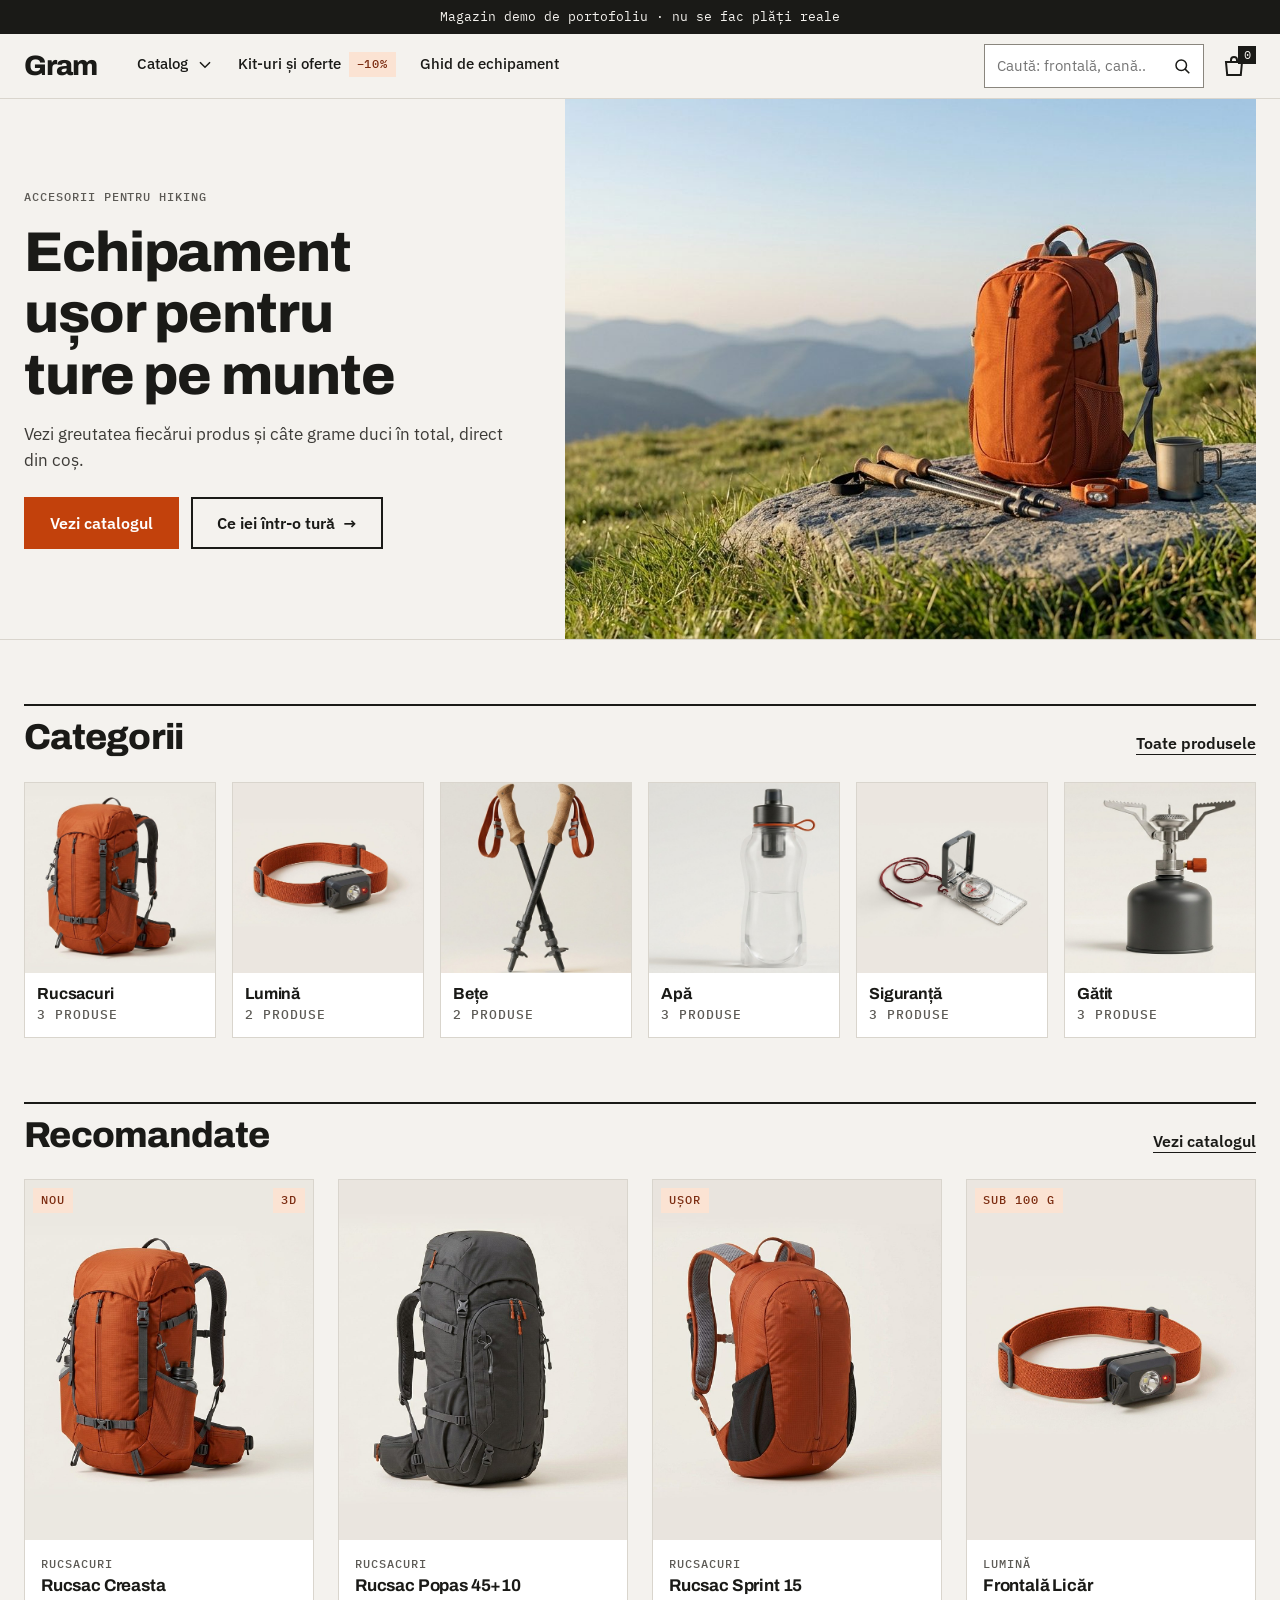
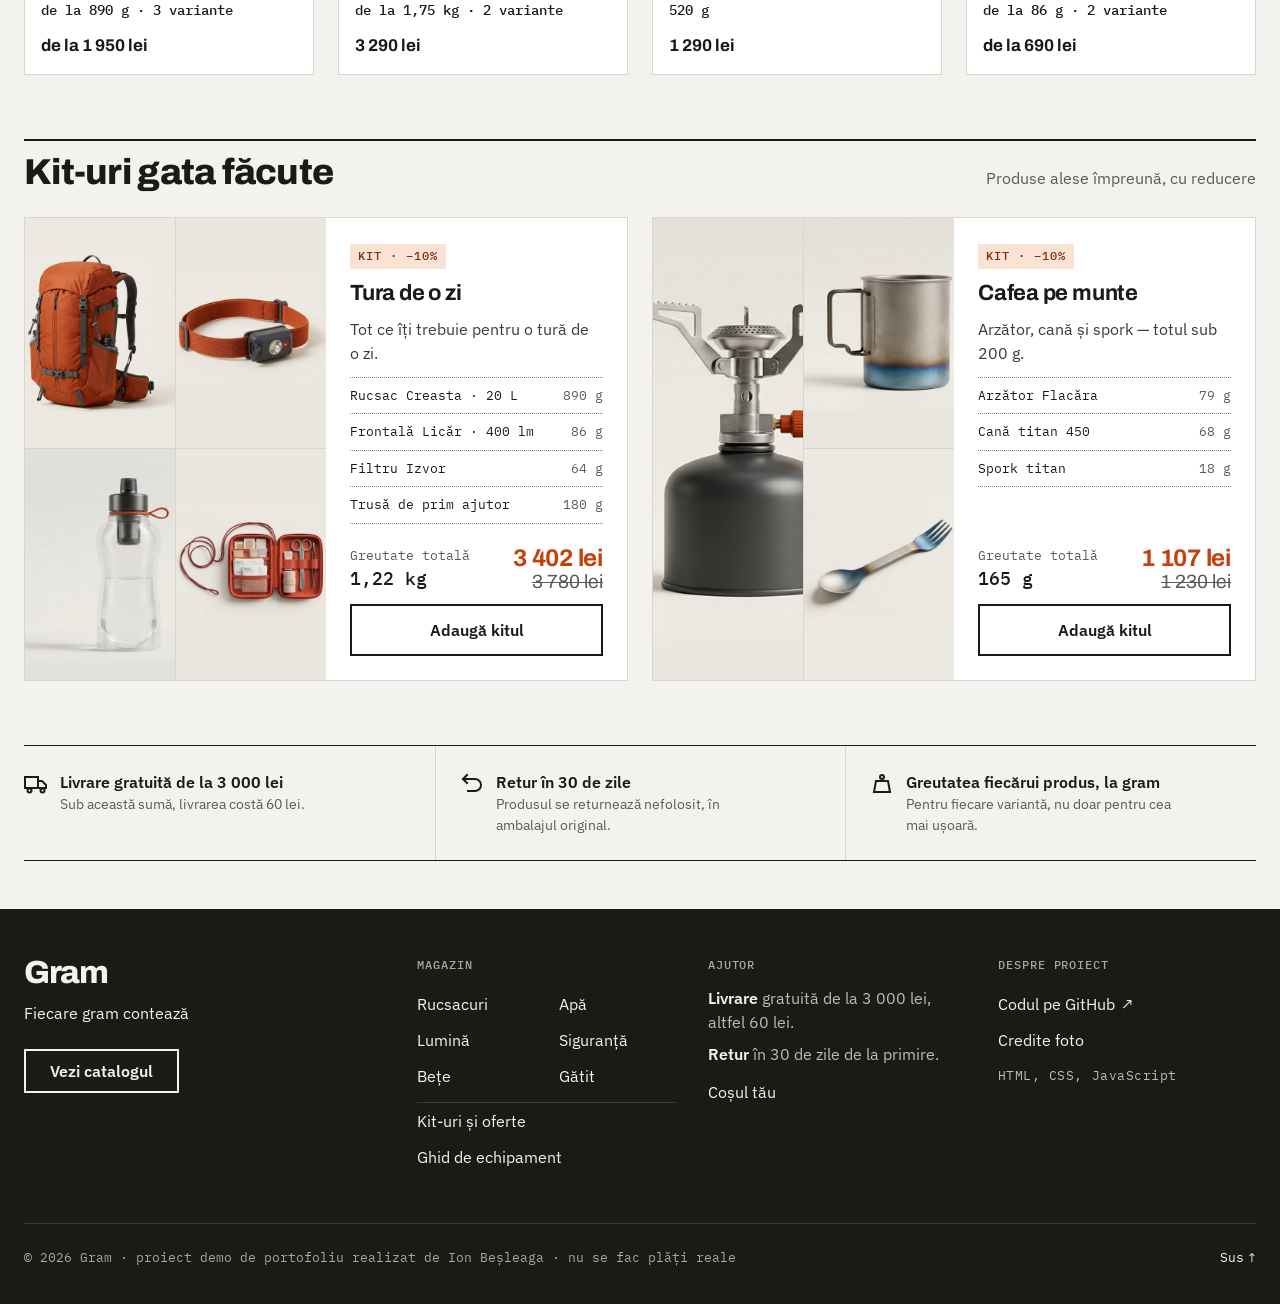
==== commit dce71e40: "Vizualizare 3D pentru Rucsac Creasta - products.js: câmpul opțional model3d (explicat în comentariul" ====
--- a/index.html
+++ b/index.html
@@ -21,7 +21,7 @@
   <link rel="preconnect" href="https://fonts.googleapis.com">
   <link rel="preconnect" href="https://fonts.gstatic.com" crossorigin>
   <link rel="stylesheet" href="https://fonts.googleapis.com/css2?family=Archivo:wght@700;800&family=IBM+Plex+Mono:wght@400;500&family=IBM+Plex+Sans:wght@400;500;600&display=swap">
-  <link rel="stylesheet" href="css/style.css?v=2026101501">
+  <link rel="stylesheet" href="css/style.css?v=2026101502">
 </head>
 <body data-page="home">
   <a class="skip-link" href="#main">Sari la conținut</a>
@@ -114,8 +114,8 @@
 
   <footer id="site-footer"></footer>
 
-  <script src="js/products.js?v=2026101501"></script>
-  <script src="js/cart.js?v=2026101501"></script>
-  <script src="js/main.js?v=2026101501"></script>
+  <script src="js/products.js?v=2026101502"></script>
+  <script src="js/cart.js?v=2026101502"></script>
+  <script src="js/main.js?v=2026101502"></script>
 </body>
 </html>
--- a/css/style.css
+++ b/css/style.css
@@ -3443,6 +3443,105 @@
 }
 
 
+/* ---------- 31. Vizualizare 3D (pagina de produs) ---------- */
+
+/* Galeria e reperul pentru modelul 3D, care stă exact peste poza mare */
+.gallery-main {
+  position: relative;
+}
+
+/* Poza rămâne în pagină (invizibilă), ca dimensiunile să nu se schimbe */
+.gallery-main.is-3d .product-img {
+  visibility: hidden;
+}
+
+.gallery-main model-viewer {
+  position: absolute;
+  inset: 0;
+  width: 100%;
+  height: 100%;
+  background-color: var(--placeholder);
+}
+
+/* „Se încarcă modelul 3D…” + bara de progres */
+.viewer3d-loading {
+  position: absolute;
+  inset: 0;
+  z-index: 1;
+  display: flex;
+  flex-direction: column;
+  align-items: center;
+  justify-content: center;
+  gap: var(--space-3);
+  padding: var(--space-5);
+  background: var(--placeholder);
+  color: var(--ink-2);
+  font-size: 15px;
+}
+
+.viewer3d-loading .progress {
+  width: 60%;
+  margin-top: 0;
+}
+
+/* Butonul AR („Vezi în camera ta”), afișat de model-viewer doar dacă AR e posibil */
+.viewer3d-ar {
+  position: absolute;
+  bottom: var(--space-3);
+  left: 50%;
+  min-height: 44px;
+  transform: translateX(-50%);
+}
+
+/* Rândul de sub poză: miniaturile + butonul „Vezi în 3D” */
+.gallery-bar {
+  display: flex;
+  flex-wrap: wrap;
+  align-items: center;
+  justify-content: space-between;
+  gap: var(--space-2) var(--space-4);
+  margin-top: var(--space-2);
+}
+
+.gallery-bar .thumbs {
+  margin-top: 0;
+}
+
+.viewer3d-controls {
+  display: flex;
+  flex-wrap: wrap;
+  align-items: center;
+  gap: var(--space-1) var(--space-3);
+}
+
+.btn-3d {
+  min-height: 44px;
+  padding: 0 var(--space-4);
+  font-size: 15px;
+}
+
+.viewer3d-note {
+  font-size: 13px;
+  color: var(--muted);
+}
+
+.viewer3d-status {
+  margin-top: var(--space-2);
+  font-size: 14px;
+  color: var(--accent-dark);
+}
+
+.viewer3d-status:empty {
+  display: none;
+}
+
+/* Eticheta „3D” de pe card: în colțul din dreapta (stânga e pentru „Nou” etc.) */
+.card-media .badge-3d {
+  right: var(--space-2);
+  left: auto;
+}
+
+
 /* ===== Micro-animații =====
    Reguli: doar transform și opacity (și width la bare), durate din
    --dur-fast / --dur / --dur-slow, intrări cu --ease (ease-out), ieșiri ease-in.
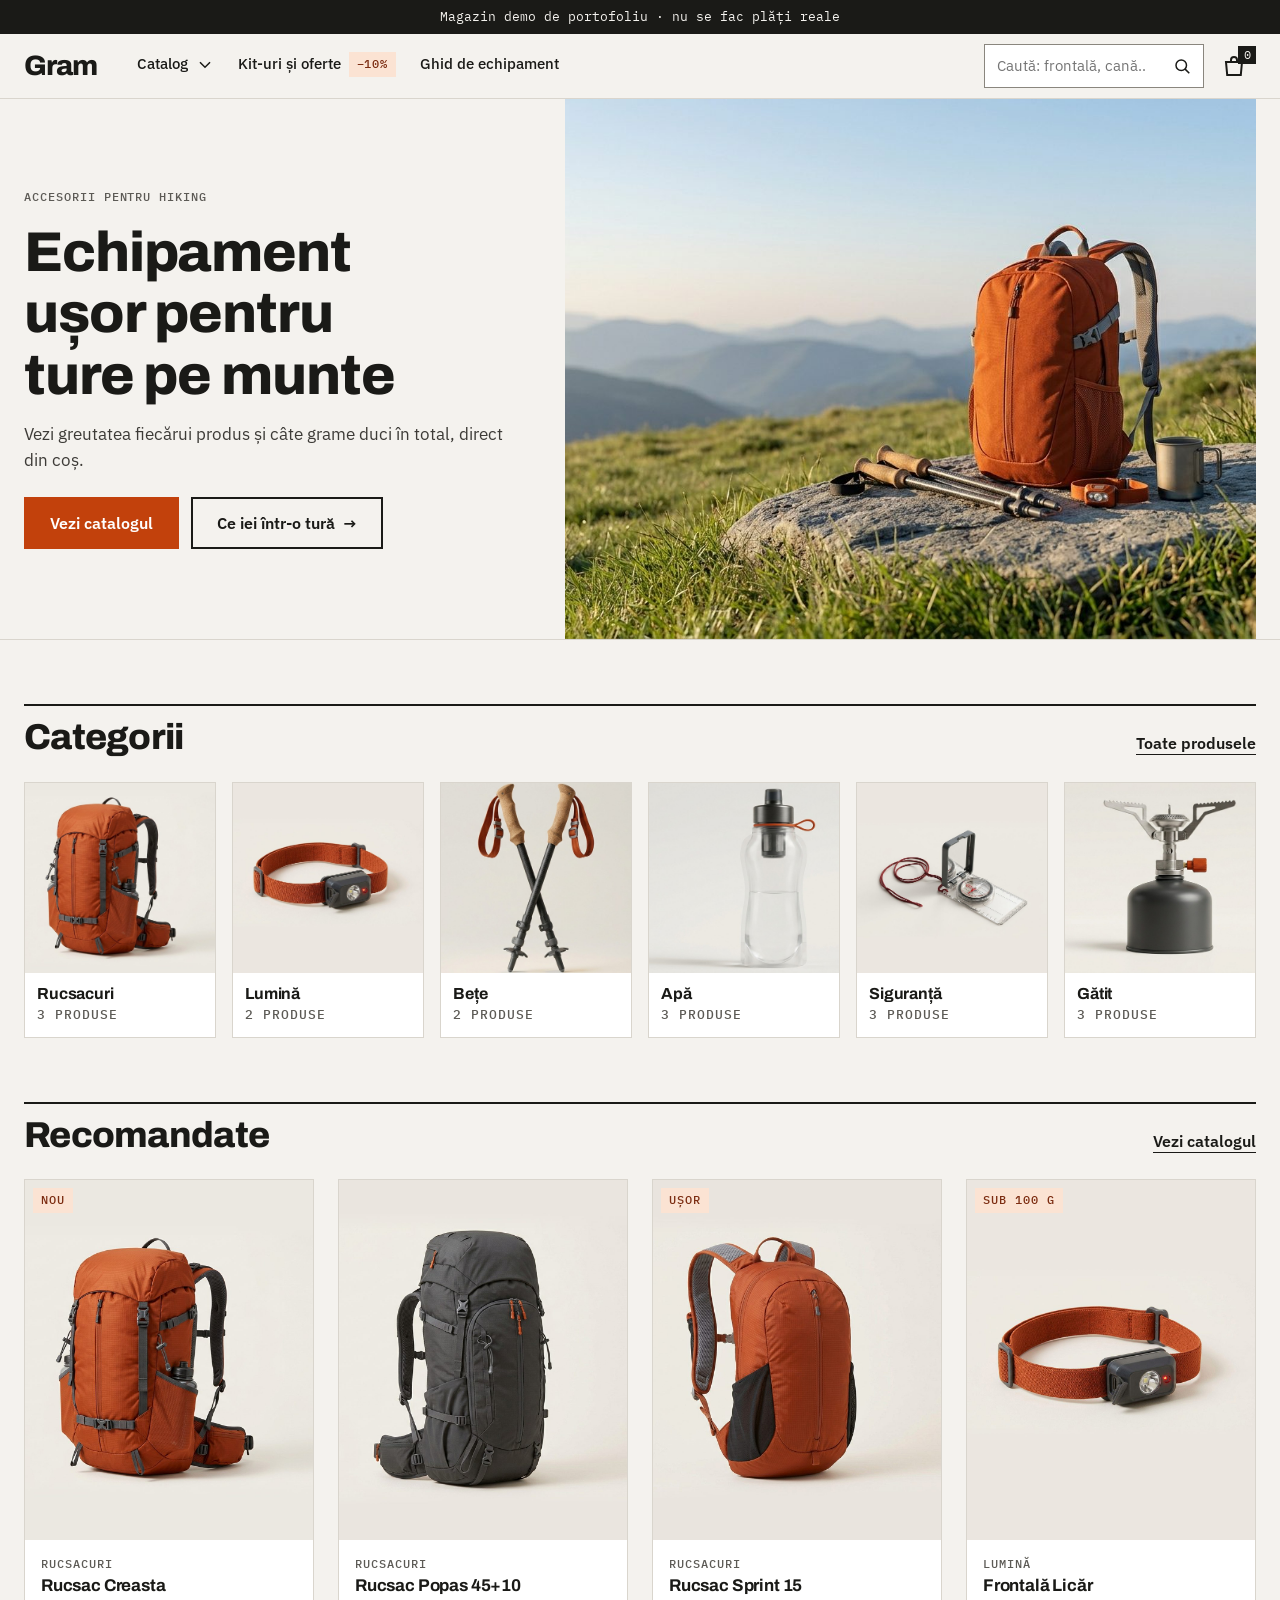
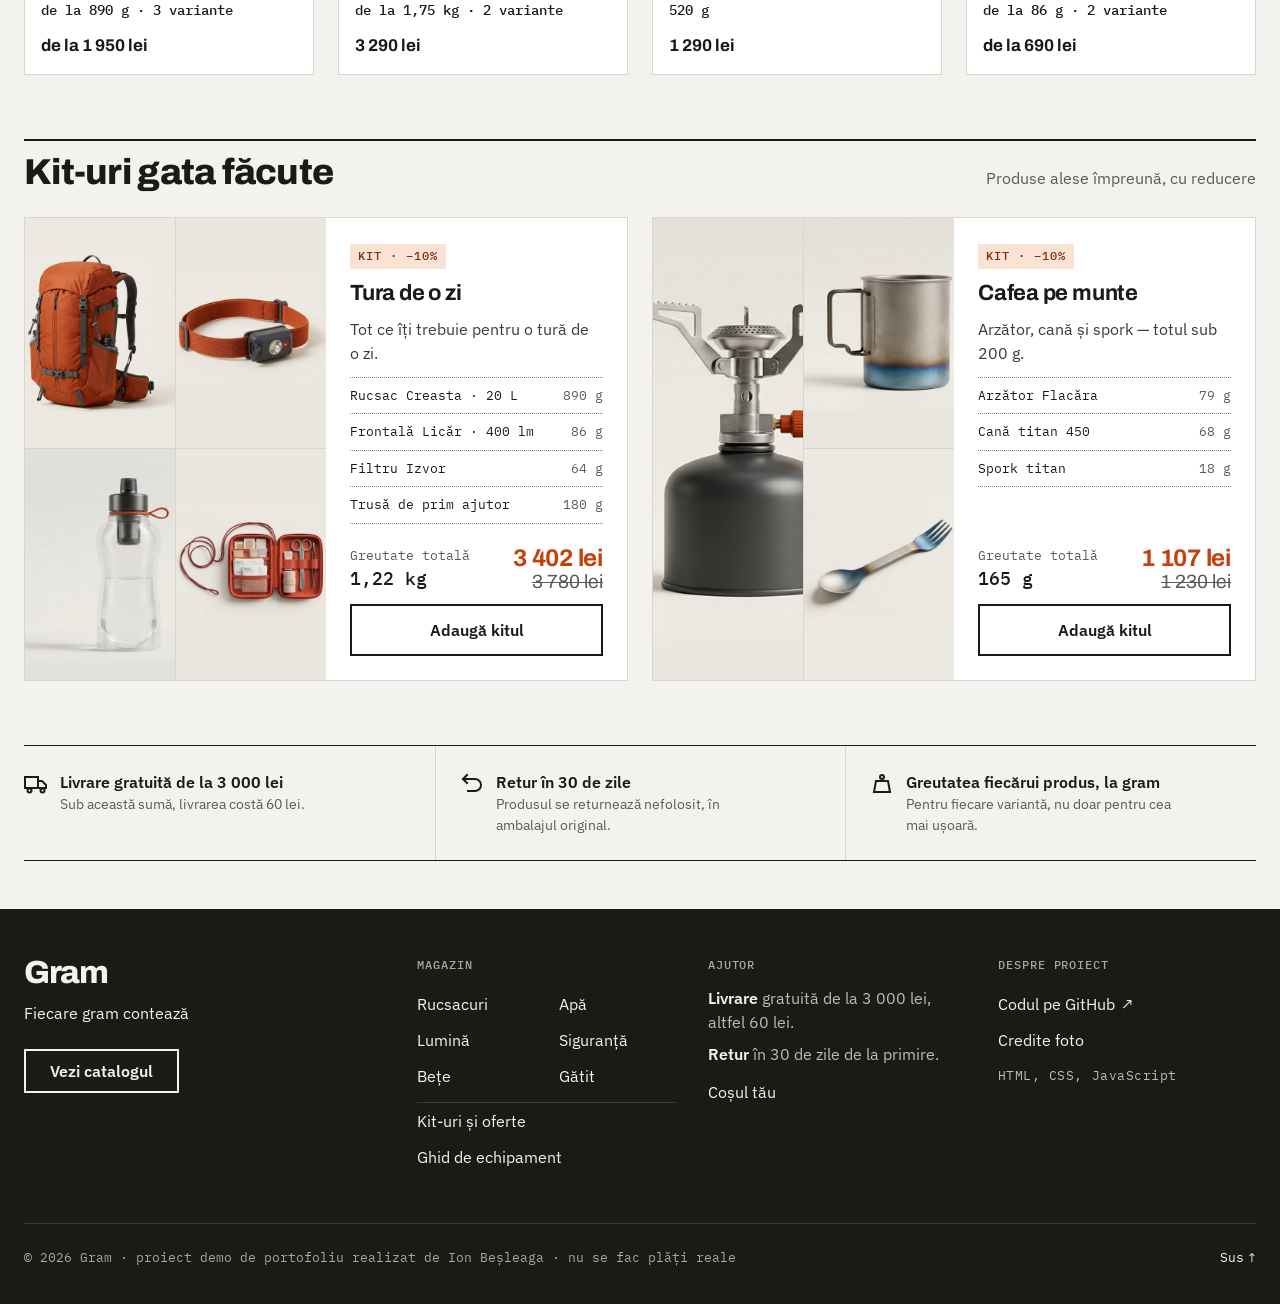
==== commit 009a4ab2: "Revert "Vizualizare 3D pentru Rucsac Creasta" This reverts commit dce71e4076a6a202594c110a02b6aa9d8f" ====
--- a/index.html
+++ b/index.html
@@ -21,7 +21,7 @@
   <link rel="preconnect" href="https://fonts.googleapis.com">
   <link rel="preconnect" href="https://fonts.gstatic.com" crossorigin>
   <link rel="stylesheet" href="https://fonts.googleapis.com/css2?family=Archivo:wght@700;800&family=IBM+Plex+Mono:wght@400;500&family=IBM+Plex+Sans:wght@400;500;600&display=swap">
-  <link rel="stylesheet" href="css/style.css?v=2026101502">
+  <link rel="stylesheet" href="css/style.css?v=2026101501">
 </head>
 <body data-page="home">
   <a class="skip-link" href="#main">Sari la conținut</a>
@@ -114,8 +114,8 @@
 
   <footer id="site-footer"></footer>
 
-  <script src="js/products.js?v=2026101502"></script>
-  <script src="js/cart.js?v=2026101502"></script>
-  <script src="js/main.js?v=2026101502"></script>
+  <script src="js/products.js?v=2026101501"></script>
+  <script src="js/cart.js?v=2026101501"></script>
+  <script src="js/main.js?v=2026101501"></script>
 </body>
 </html>
--- a/css/style.css
+++ b/css/style.css
@@ -3443,105 +3443,6 @@
 }
 
 
-/* ---------- 31. Vizualizare 3D (pagina de produs) ---------- */
-
-/* Galeria e reperul pentru modelul 3D, care stă exact peste poza mare */
-.gallery-main {
-  position: relative;
-}
-
-/* Poza rămâne în pagină (invizibilă), ca dimensiunile să nu se schimbe */
-.gallery-main.is-3d .product-img {
-  visibility: hidden;
-}
-
-.gallery-main model-viewer {
-  position: absolute;
-  inset: 0;
-  width: 100%;
-  height: 100%;
-  background-color: var(--placeholder);
-}
-
-/* „Se încarcă modelul 3D…” + bara de progres */
-.viewer3d-loading {
-  position: absolute;
-  inset: 0;
-  z-index: 1;
-  display: flex;
-  flex-direction: column;
-  align-items: center;
-  justify-content: center;
-  gap: var(--space-3);
-  padding: var(--space-5);
-  background: var(--placeholder);
-  color: var(--ink-2);
-  font-size: 15px;
-}
-
-.viewer3d-loading .progress {
-  width: 60%;
-  margin-top: 0;
-}
-
-/* Butonul AR („Vezi în camera ta”), afișat de model-viewer doar dacă AR e posibil */
-.viewer3d-ar {
-  position: absolute;
-  bottom: var(--space-3);
-  left: 50%;
-  min-height: 44px;
-  transform: translateX(-50%);
-}
-
-/* Rândul de sub poză: miniaturile + butonul „Vezi în 3D” */
-.gallery-bar {
-  display: flex;
-  flex-wrap: wrap;
-  align-items: center;
-  justify-content: space-between;
-  gap: var(--space-2) var(--space-4);
-  margin-top: var(--space-2);
-}
-
-.gallery-bar .thumbs {
-  margin-top: 0;
-}
-
-.viewer3d-controls {
-  display: flex;
-  flex-wrap: wrap;
-  align-items: center;
-  gap: var(--space-1) var(--space-3);
-}
-
-.btn-3d {
-  min-height: 44px;
-  padding: 0 var(--space-4);
-  font-size: 15px;
-}
-
-.viewer3d-note {
-  font-size: 13px;
-  color: var(--muted);
-}
-
-.viewer3d-status {
-  margin-top: var(--space-2);
-  font-size: 14px;
-  color: var(--accent-dark);
-}
-
-.viewer3d-status:empty {
-  display: none;
-}
-
-/* Eticheta „3D” de pe card: în colțul din dreapta (stânga e pentru „Nou” etc.) */
-.card-media .badge-3d {
-  right: var(--space-2);
-  left: auto;
-}
-
-
 /* ===== Micro-animații =====
    Reguli: doar transform și opacity (și width la bare), durate din
    --dur-fast / --dur / --dur-slow, intrări cu --ease (ease-out), ieșiri ease-in.
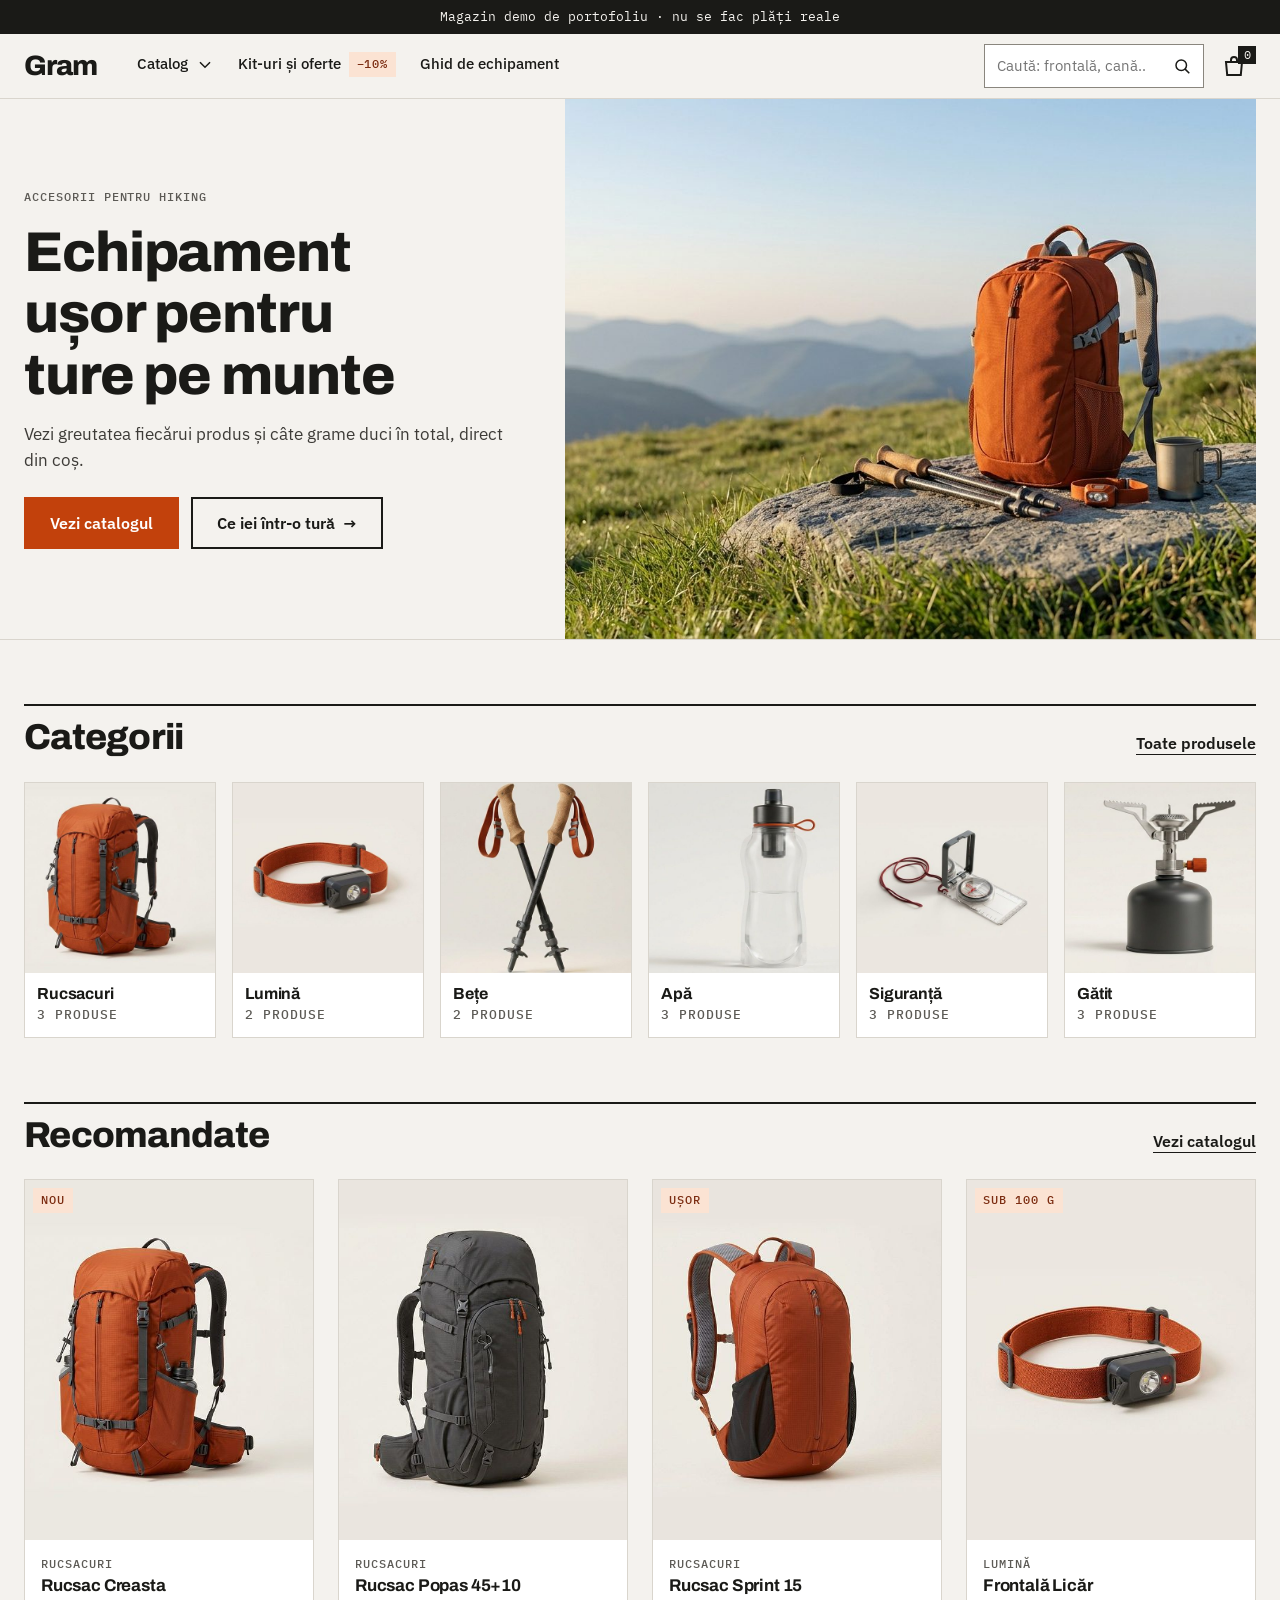
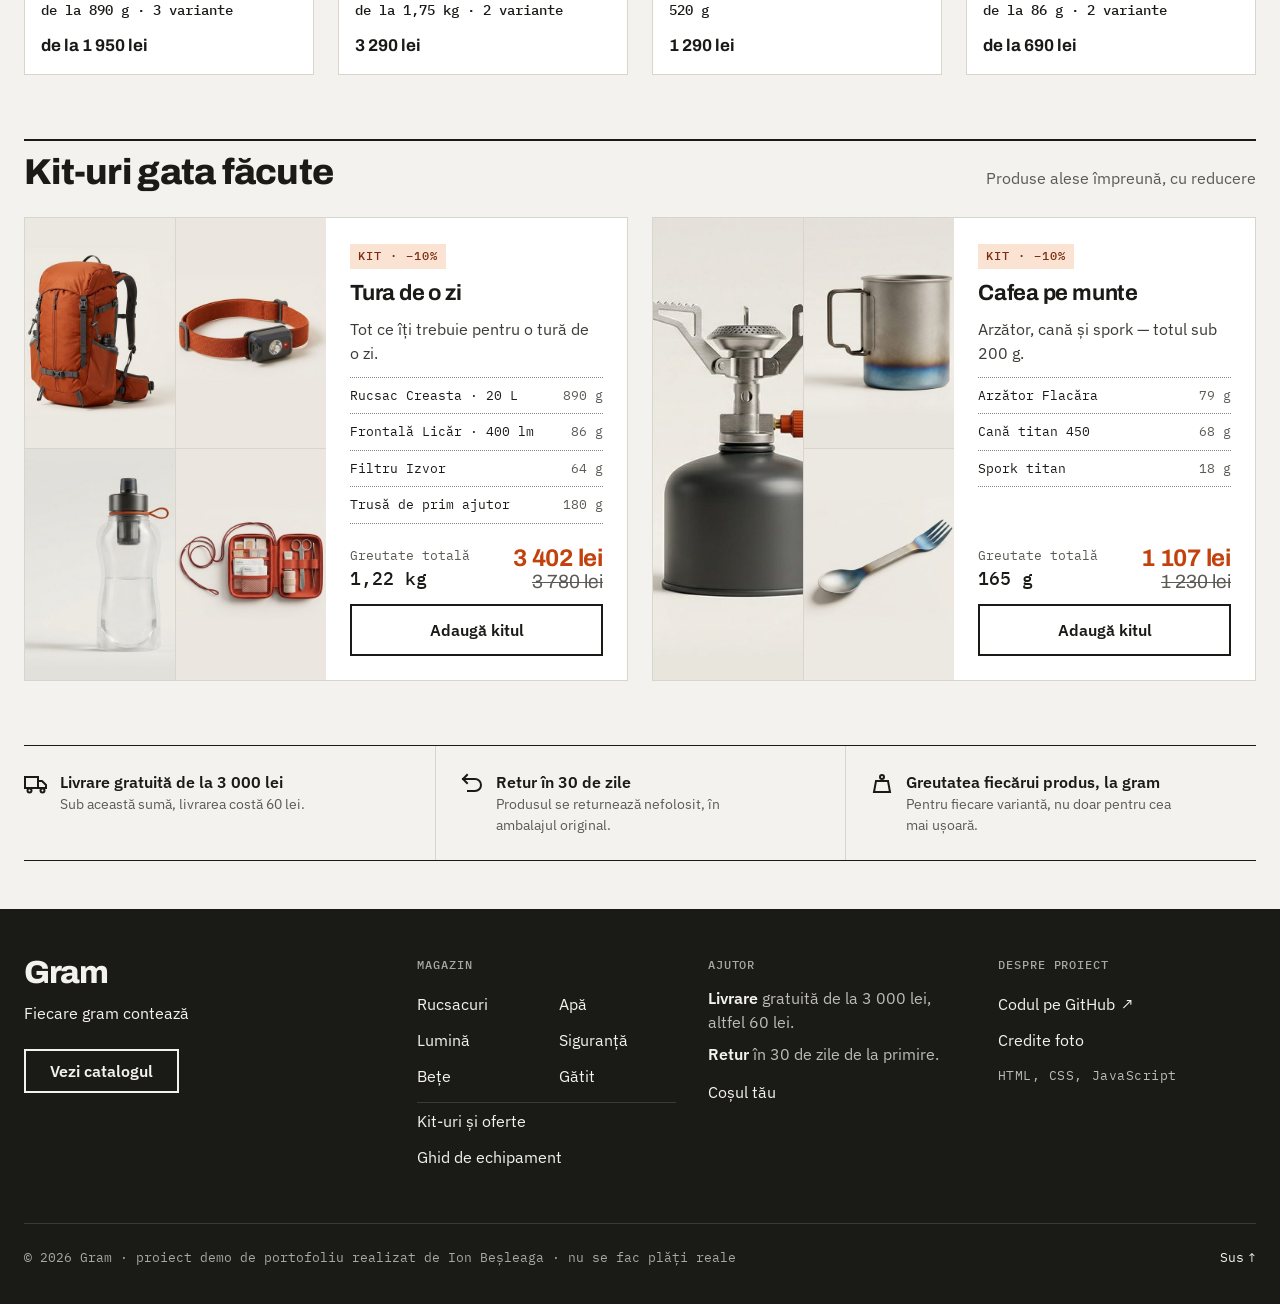
==== commit 2215ce38: "Imagini responsive și ajustări mici - 29 de variante de 480×600 (sufix -480), făcute cu tools/varian" ====
--- a/index.html
+++ b/index.html
@@ -21,7 +21,7 @@
   <link rel="preconnect" href="https://fonts.googleapis.com">
   <link rel="preconnect" href="https://fonts.gstatic.com" crossorigin>
   <link rel="stylesheet" href="https://fonts.googleapis.com/css2?family=Archivo:wght@700;800&family=IBM+Plex+Mono:wght@400;500&family=IBM+Plex+Sans:wght@400;500;600&display=swap">
-  <link rel="stylesheet" href="css/style.css?v=2026101501">
+  <link rel="stylesheet" href="css/style.css?v=2026101505">
 </head>
 <body data-page="home">
   <a class="skip-link" href="#main">Sari la conținut</a>
@@ -53,7 +53,7 @@
     <!-- 2. Categorii -->
     <section class="section" aria-labelledby="categories-title">
       <div class="container">
-        <div class="section-head">
+        <div class="section-head" data-reveal>
           <h2 id="categories-title">Categorii</h2>
           <a class="text-link" href="catalog.html">Toate produsele</a>
         </div>
@@ -64,7 +64,7 @@
     <!-- 3. Recomandate (înaintea kit-urilor: pe telefon, produsele apar mai repede) -->
     <section class="section" aria-labelledby="featured-title">
       <div class="container">
-        <div class="section-head">
+        <div class="section-head" data-reveal>
           <h2 id="featured-title">Recomandate</h2>
           <a class="text-link" href="catalog.html">Vezi catalogul</a>
         </div>
@@ -75,7 +75,7 @@
     <!-- 4. Kit-uri -->
     <section class="section" id="kituri" aria-labelledby="kits-title">
       <div class="container">
-        <div class="section-head">
+        <div class="section-head" data-reveal>
           <h2 id="kits-title">Kit-uri gata făcute</h2>
           <p class="text-muted">Produse alese împreună, cu reducere</p>
         </div>
@@ -86,21 +86,21 @@
     <!-- 5. Bandă cu 3 informații (textele cu cifre le pune main.js din SHOP) -->
     <section class="container" aria-label="Livrare, retur și greutate">
       <ul class="info-band">
-        <li class="info-item">
+        <li class="info-item" data-reveal data-reveal-delay="80">
           <svg class="icon" viewBox="0 0 24 24" fill="none" stroke="currentColor" stroke-width="2" stroke-linecap="square" aria-hidden="true" focusable="false"><path d="M1 5h13v11H1zM14 9h4l4 4v3h-8z"/><circle cx="5.5" cy="18.5" r="2"/><circle cx="18.5" cy="18.5" r="2"/></svg>
           <div>
             <strong id="free-shipping-text">Livrare gratuită</strong>
             <p id="shipping-cost-text"></p>
           </div>
         </li>
-        <li class="info-item">
+        <li class="info-item" data-reveal data-reveal-delay="80">
           <svg class="icon" viewBox="0 0 24 24" fill="none" stroke="currentColor" stroke-width="2" stroke-linecap="square" aria-hidden="true" focusable="false"><path d="M3 7h12a6 6 0 0 1 0 12H8"/><path d="M7 3 3 7l4 4"/></svg>
           <div>
             <strong id="return-text">Retur</strong>
             <p>Produsul se returnează nefolosit, în ambalajul original.</p>
           </div>
         </li>
-        <li class="info-item">
+        <li class="info-item" data-reveal data-reveal-delay="80">
           <svg class="icon" viewBox="0 0 24 24" fill="none" stroke="currentColor" stroke-width="2" stroke-linecap="square" aria-hidden="true" focusable="false"><circle cx="12" cy="5" r="2"/><path d="M6 9h12l2 11H4z"/></svg>
           <div>
             <strong>Greutatea fiecărui produs, la gram</strong>
@@ -114,8 +114,8 @@
 
   <footer id="site-footer"></footer>
 
-  <script src="js/products.js?v=2026101501"></script>
-  <script src="js/cart.js?v=2026101501"></script>
-  <script src="js/main.js?v=2026101501"></script>
+  <script src="js/products.js?v=2026101505"></script>
+  <script src="js/cart.js?v=2026101505"></script>
+  <script src="js/main.js?v=2026101505"></script>
 </body>
 </html>
--- a/css/style.css
+++ b/css/style.css
@@ -49,11 +49,23 @@
   --dur: 220ms;
   --dur-slow: 300ms;
   --ease: cubic-bezier(0.2, 0.8, 0.2, 1); /* ease-out, pentru intrări; ieșirile folosesc ease-in */
+
+  /* Animațiile de intrare și aparițiile la scroll */
+  --dur-reveal: 450ms;  /* apariție la scroll */
+  --dur-hero: 700ms;    /* poza hero se „descoperă” */
+  --ease-enter: cubic-bezier(0.2, 0.7, 0.2, 1);
+  --enter-shift: 16px;  /* cât urcă un element când apare (8px pe telefon) */
 }
 
 @media (min-width: 768px) {
   :root {
     --gutter: 24px;
+  }
+}
+
+@media (max-width: 767px) {
+  :root {
+    --enter-shift: 8px;
   }
 }
 
@@ -171,14 +183,26 @@
 
 /* Capul de secțiune: linie groasă deasupra, titlu + link în dreapta */
 .section-head {
+  position: relative;
   display: flex;
   flex-wrap: wrap;
   align-items: baseline;
   justify-content: space-between;
   gap: var(--space-2) var(--space-4);
   margin-bottom: var(--space-5);
-  padding-top: var(--space-3);
-  border-top: 2px solid var(--ink);
+  padding-top: calc(var(--space-3) + 2px);
+}
+
+/* Linia groasă de deasupra (pseudo-element, ca să poată fi animată la scroll) */
+.section-head::before {
+  content: "";
+  position: absolute;
+  top: 0;
+  right: 0;
+  left: 0;
+  height: 2px;
+  background: var(--ink);
+  transform-origin: left;
 }
 
 /* Două secțiuni una după alta: fără spațiu dublu între ele */
@@ -1095,6 +1119,7 @@
 }
 
 .hero-media {
+  overflow: hidden; /* poza hero „crește” ușor la intrare, fără să iasă din cadru */
   background: var(--placeholder);
 }
 
@@ -3549,6 +3574,183 @@
 }
 
 
+/* ===== Animații de intrare și scroll =====
+   Intrarea (la deschiderea paginii) e CSS pur: pornește singură, fără JS.
+   animation-fill-mode: backwards → după animație elementul revine exact la
+   stilurile lui obișnuite (hover, apăsare etc. merg normal).
+   Aparițiile la scroll: vezi initReveal() în main.js (clasa html.js-reveal).
+   Totul e oprit la prefers-reduced-motion (secțiunea 99). */
+
+@keyframes enter-up {
+  from { opacity: 0; transform: translateY(var(--enter-shift)); }
+  to { opacity: 1; transform: none; }
+}
+
+@keyframes enter-up-small {
+  from { opacity: 0; transform: translateY(8px); }
+  to { opacity: 1; transform: none; }
+}
+
+@keyframes enter-fade {
+  from { opacity: 0; }
+  to { opacity: 1; }
+}
+
+@keyframes hero-uncover {
+  from { clip-path: inset(100% 0 0 0); }
+  to { clip-path: inset(0); }
+}
+
+@keyframes hero-settle {
+  from { transform: scale(1.06); }
+  to { transform: none; }
+}
+
+@keyframes enter-image {
+  from { opacity: 0; transform: scale(1.03); }
+  to { opacity: 1; transform: none; }
+}
+
+/* 1. Acasă: etichetă → titlu → text → butoane, iar poza se descoperă de jos în sus.
+   (Header-ul și banda de sus nu se animă.) Totul se termină în ~900ms. */
+[data-page="home"] .hero-text .eyebrow {
+  animation: enter-up-small var(--dur-slow) var(--ease-enter) backwards;
+}
+
+[data-page="home"] .hero-text h1 {
+  animation: enter-up var(--dur-reveal) var(--ease-enter) 80ms backwards;
+}
+
+[data-page="home"] .hero-lead {
+  animation: enter-up var(--dur-reveal) var(--ease-enter) 200ms backwards;
+}
+
+[data-page="home"] .hero-actions .btn:nth-child(1) {
+  animation: enter-up var(--dur-reveal) var(--ease-enter) 280ms backwards;
+}
+
+[data-page="home"] .hero-actions .btn:nth-child(2) {
+  animation: enter-up var(--dur-reveal) var(--ease-enter) 360ms backwards;
+}
+
+[data-page="home"] .hero-media img {
+  animation:
+    hero-uncover var(--dur-hero) var(--ease-enter) backwards,
+    hero-settle 900ms var(--ease-enter) backwards;
+}
+
+/* 3. Produs: etichetă, titlu, descriere, preț în cascadă; poza mare; miniaturile */
+[data-page="product"] .product-head > * {
+  animation: enter-up var(--dur-reveal) var(--ease-enter) backwards;
+}
+
+[data-page="product"] .product-head > :nth-child(2) { animation-delay: 60ms; }
+[data-page="product"] .product-head > :nth-child(3) { animation-delay: 120ms; }
+[data-page="product"] .product-head > :nth-child(4) { animation-delay: 180ms; }
+
+[data-page="product"] .gallery-main .product-img {
+  animation: enter-image 500ms var(--ease-enter) backwards;
+}
+
+[data-page="product"] .thumbs li {
+  animation: enter-fade var(--dur-slow) var(--ease-enter) backwards;
+}
+
+[data-page="product"] .thumbs li:nth-child(2) { animation-delay: 40ms; }
+[data-page="product"] .thumbs li:nth-child(3) { animation-delay: 80ms; }
+[data-page="product"] .thumbs li:nth-child(4) { animation-delay: 120ms; }
+
+/* Catalog: titlul și filtrele apar cu fade; primele 8 carduri în cascadă.
+   Doar la prima deschidere: după ~1s, main.js pune html.entered, ca un
+   catalog redesenat (alt filtru) să nu repete intrarea. */
+[data-page="catalog"] .page-head,
+[data-page="catalog"] #catalog-filters {
+  animation: enter-fade var(--dur-slow) var(--ease-enter) backwards;
+}
+
+html:not(.entered) [data-page="catalog"] #catalog-grid > :nth-child(-n+8) {
+  animation: enter-up var(--dur-reveal) var(--ease-enter) backwards;
+}
+
+html:not(.entered) [data-page="catalog"] #catalog-grid > :nth-child(2) { animation-delay: 40ms; }
+html:not(.entered) [data-page="catalog"] #catalog-grid > :nth-child(3) { animation-delay: 80ms; }
+html:not(.entered) [data-page="catalog"] #catalog-grid > :nth-child(4) { animation-delay: 120ms; }
+html:not(.entered) [data-page="catalog"] #catalog-grid > :nth-child(5) { animation-delay: 160ms; }
+html:not(.entered) [data-page="catalog"] #catalog-grid > :nth-child(6) { animation-delay: 200ms; }
+html:not(.entered) [data-page="catalog"] #catalog-grid > :nth-child(7) { animation-delay: 240ms; }
+html:not(.entered) [data-page="catalog"] #catalog-grid > :nth-child(8) { animation-delay: 280ms; }
+
+/* Ghid, Coș, Checkout, Confirmare, Credite: un fade-up scurt al conținutului */
+[data-page="guide"] #main,
+[data-page="cart"] #main,
+[data-page="checkout"] #main,
+[data-page="confirmation"] #main,
+[data-page="credits"] #main {
+  animation: enter-up var(--dur-slow) var(--ease-enter) backwards;
+}
+
+/* 2. Apariții la scroll (o singură dată). Ascunse DOAR dacă JS a pus html.js-reveal. */
+.js-reveal [data-reveal]:not(.is-revealed) {
+  opacity: 0;
+  transform: translateY(var(--enter-shift));
+  transition: none; /* ascunderea e instantă (elementul e oricum sub ecran) */
+}
+
+.js-reveal [data-reveal].is-revealed {
+  transition:
+    opacity var(--dur-reveal) var(--ease-enter) var(--reveal-delay, 0ms),
+    transform var(--dur-reveal) var(--ease-enter) var(--reveal-delay, 0ms);
+}
+
+/* Linia de deasupra titlurilor se „desenează” de la stânga */
+.js-reveal .section-head[data-reveal]:not(.is-revealed)::before {
+  transform: scaleX(0);
+}
+
+.js-reveal .section-head[data-reveal].is-revealed::before {
+  transition: transform 500ms var(--ease-enter) var(--reveal-delay, 0ms);
+}
+
+
+/* ---------- 32. Ajustări: rândul tehnic pe card, tipărire ---------- */
+
+/* Pe telefon: „de la 1,75 kg” pe primul rând, „2 variante” pe al doilea, fără „·” */
+@media (max-width: 767px) {
+  .card-tech .tech-weight,
+  .card-tech .tech-variants {
+    display: block;
+  }
+
+  .card-tech .tech-sep {
+    display: none;
+  }
+}
+
+/* La tipărire: tot conținutul vizibil, fără animații */
+@media print {
+  *,
+  *::before,
+  *::after {
+    animation: none !important;
+    transition: none !important;
+  }
+
+  [data-reveal],
+  .js-reveal [data-reveal] {
+    opacity: 1 !important;
+    transform: none !important;
+  }
+
+  .section-head::before {
+    transform: none !important;
+  }
+
+  .js-fade img {
+    opacity: 1 !important;
+  }
+}
+
+
 /* ---------- 99. Mișcare redusă ---------- */
 
 /* Dacă utilizatorul a cerut mai puțină mișcare: nicio tranziție, nicio animație,
